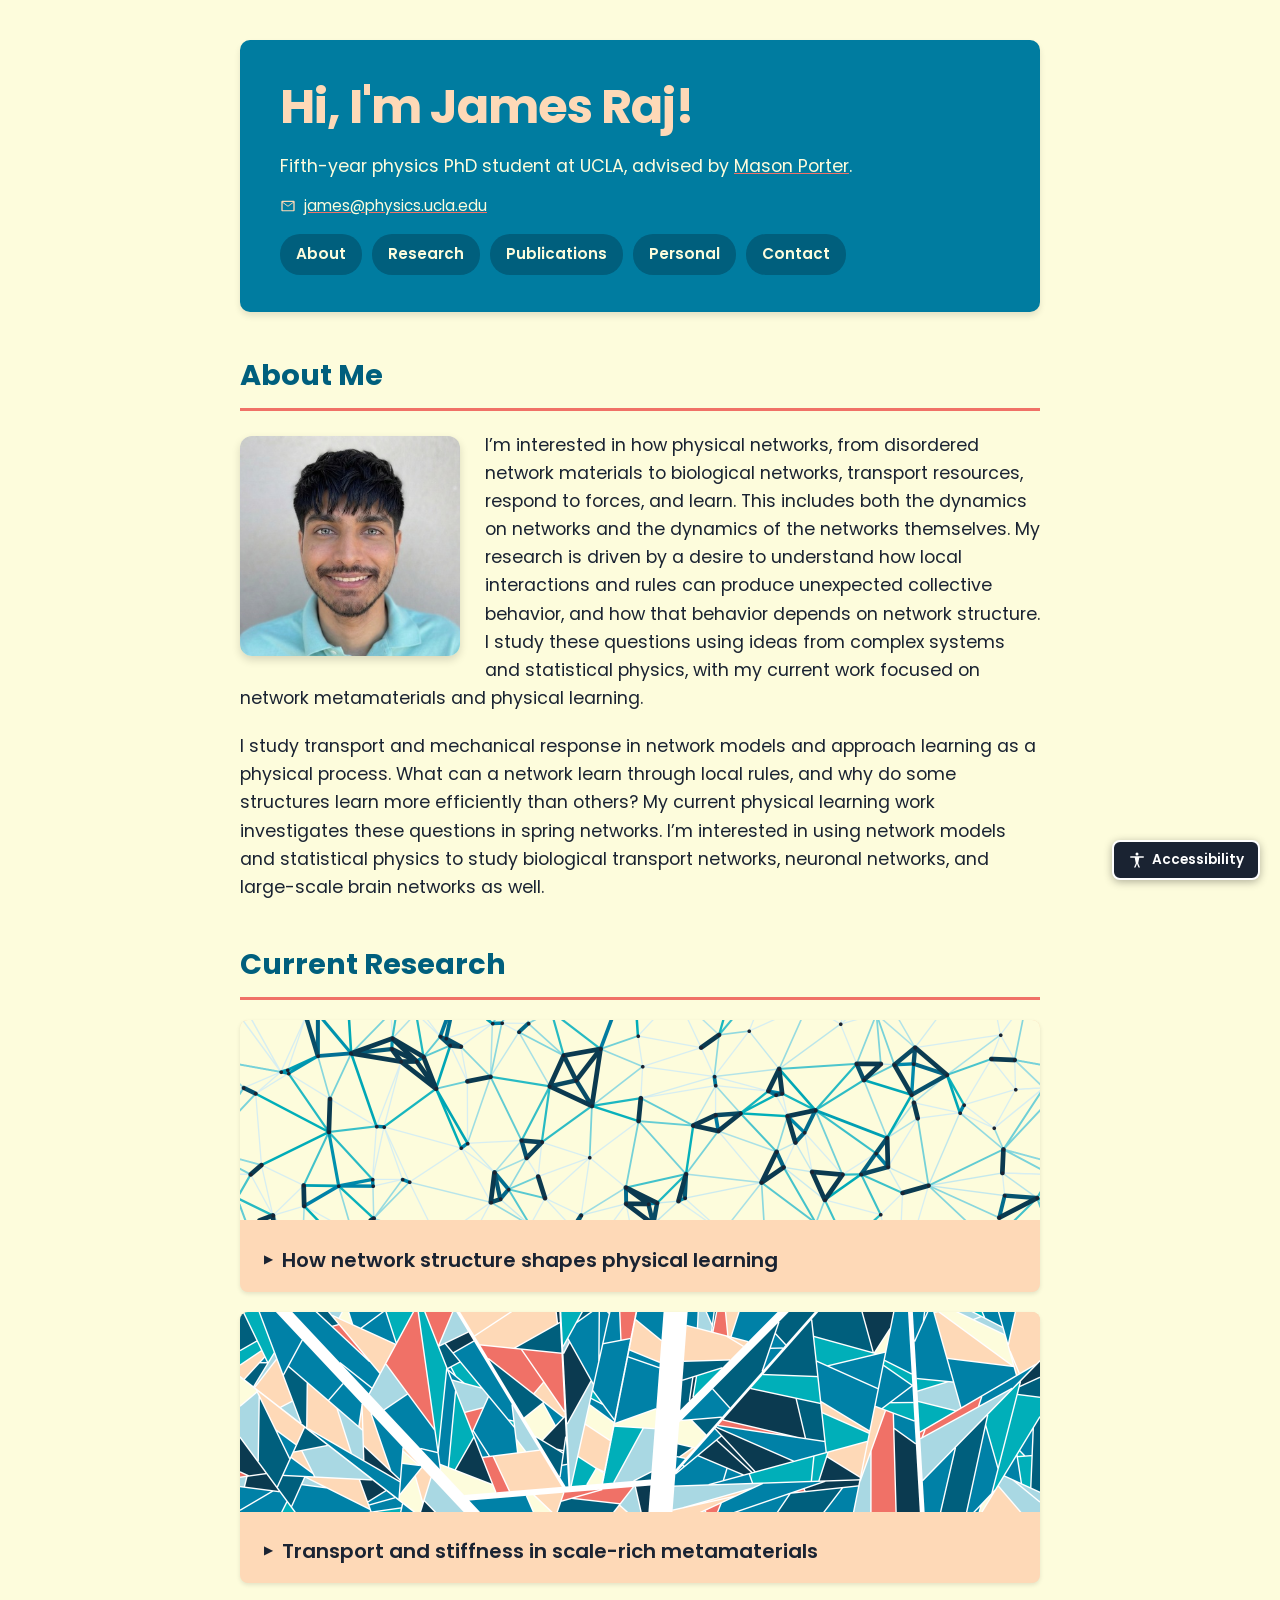
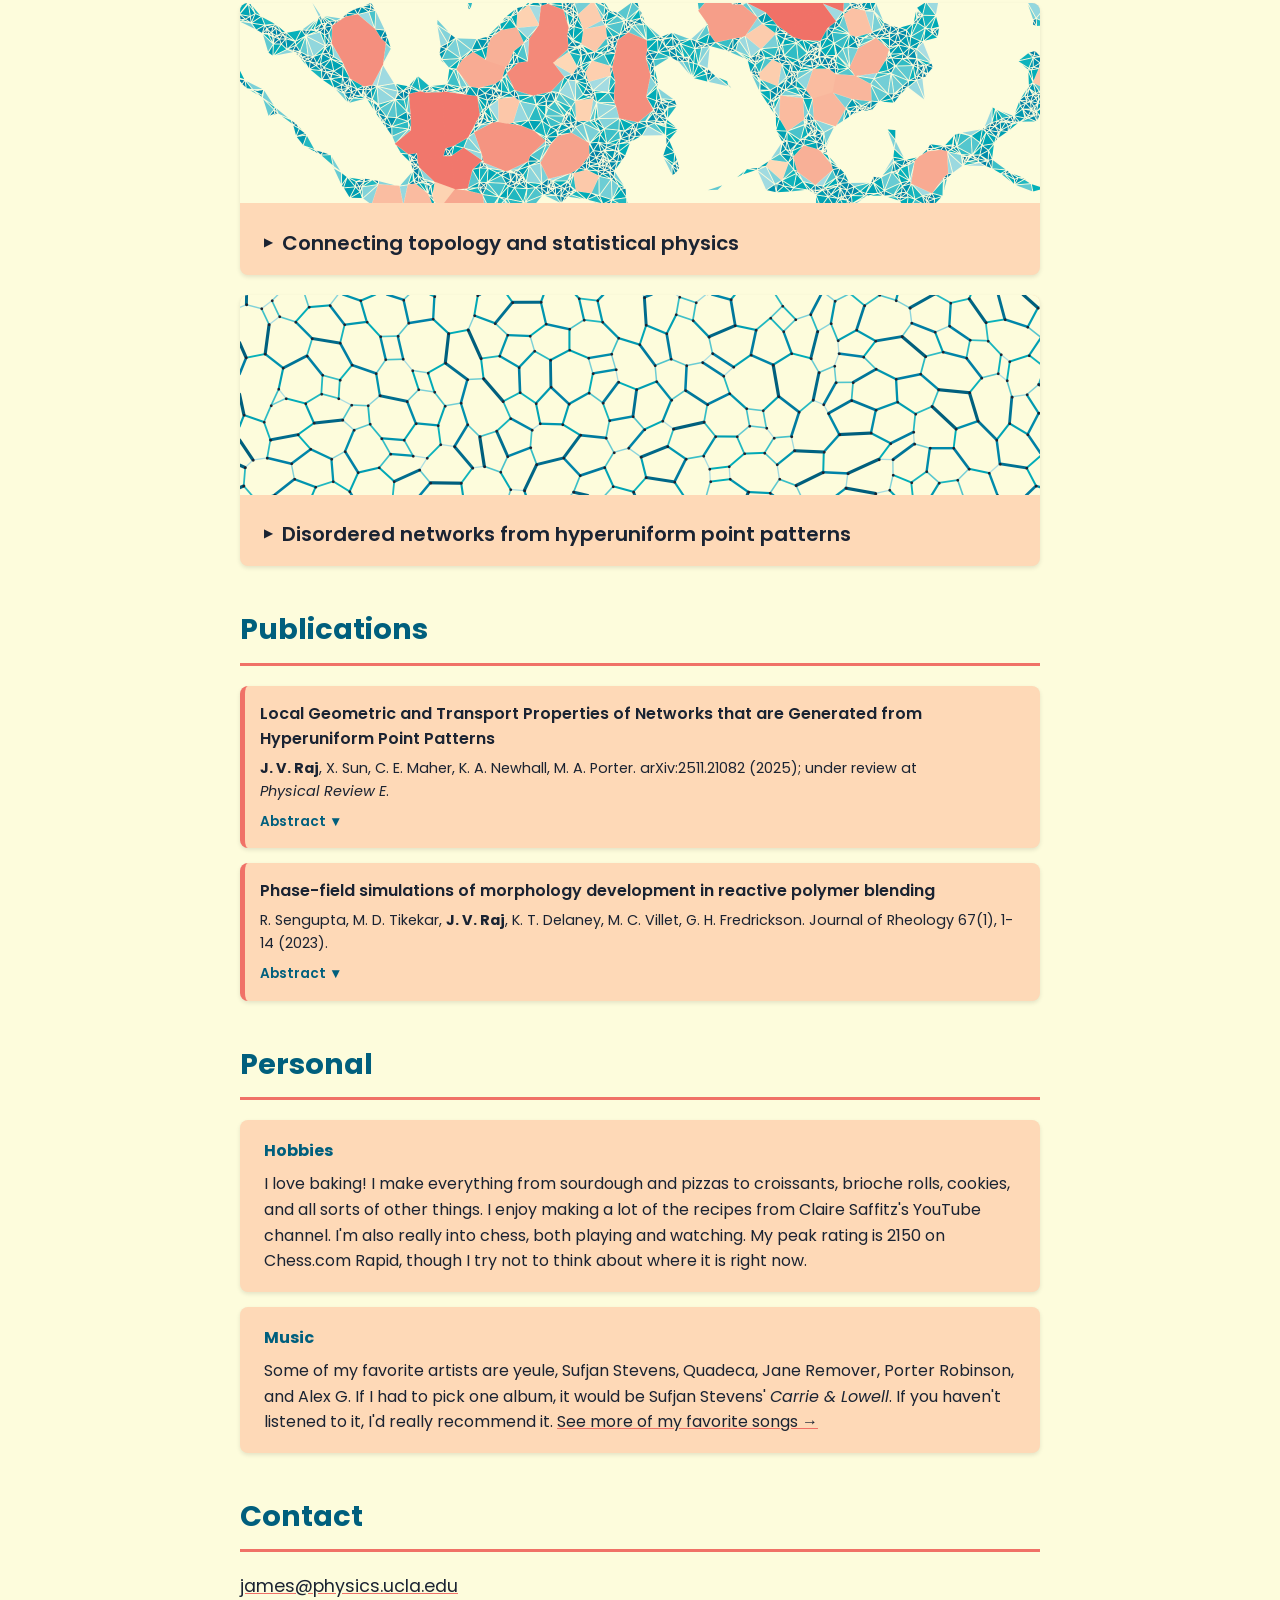
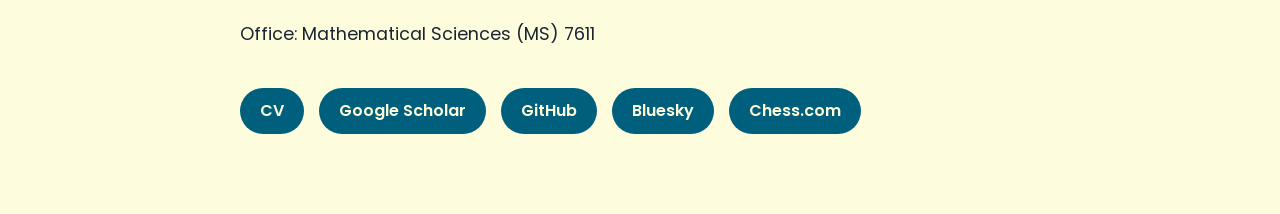
==== index.html @ db9e94df "Revise About Me around physical networks and collective behavior" ====
<!DOCTYPE html>
<html lang="en">
<head>
    <meta charset="UTF-8">
    <meta name="viewport" content="width=device-width, initial-scale=1.0">
    <title>James Raj - Physics PhD at UCLA</title>
    <meta name="description" content="James Raj is a physics PhD student at UCLA, advised by Mason Porter. He studies how the structure of a network shapes what it can learn by local rules, in physical learning, complex networks, and statistical physics.">
    <meta name="keywords" content="James Raj, UCLA, physics, PhD, physical learning, local learning rules, complex systems, network science, statistical physics, topological data analysis, Mason Porter">
    <meta name="author" content="James Raj">
    <link rel="canonical" href="https://jamesraj.me/">

    <!-- Favicon (cookie) -->
    <link rel="icon" type="image/svg+xml" href="favicon.svg">
    <link rel="icon" type="image/png" sizes="96x96" href="favicon-96.png">
    <link rel="apple-touch-icon" href="apple-touch-icon.png">

    <!-- Open Graph -->
    <meta property="og:title" content="James Raj - Physics PhD at UCLA">
    <meta property="og:description" content="Physics PhD student at UCLA advised by Mason Porter. I study how the structure of a network shapes what it can learn by local rules.">
    <meta property="og:url" content="https://jamesraj.me/">
    <meta property="og:type" content="website">
    <meta property="og:image" content="https://jamesraj.me/images/me.jpg">

    <!-- Twitter Card -->
    <meta name="twitter:card" content="summary">
    <meta name="twitter:title" content="James Raj - Physics PhD at UCLA">
    <meta name="twitter:description" content="Physics PhD student at UCLA advised by Mason Porter. Physical learning, complex networks, and statistical physics.">
    <meta name="twitter:image" content="https://jamesraj.me/images/me.jpg">

    <link href="https://fonts.googleapis.com/css2?family=Poppins:wght@400;600;700&display=swap" rel="stylesheet">
    <style>
        /* Life Planner palette. Variable names are roles: --deep-blue is the ink for text,
           --teal the dark cerulean for headings, --band the cerulean header. */
        :root {
            --deep-blue: #1a2332;
            --teal: #005f7d;
            --cream: #fdfcdc;
            --peach: #fed9b7;
            --coral: #f07167;
            --band: #007ca0;
            --coral-ink: #b8433a;
        }
        body.accessible {
            --deep-blue: #0f1722;
            --teal: #003f55;
            --cream: #ffffff;
            --peach: #fde6d2;
            --coral: #b8433a;
            --band: #004a63;
            --coral-ink: #9a3029;
        }
        body.accessible *,
        body.accessible *::before,
        body.accessible *::after {
            transition: none !important;
            animation: none !important;
        }
        body.accessible .post:hover,
        body.accessible .research-card:hover,
        body.accessible .social-links a:hover,
        body.accessible nav a:hover,
        body.accessible .accessibility-toggle:hover {
            transform: none !important;
            box-shadow: none !important;
        }
        body.accessible .post:hover {
            background-color: var(--peach);
            border-left-color: var(--coral);
        }
        body.accessible a:hover {
            text-decoration: underline;
        }
        body {
            font-family: 'Poppins', sans-serif;
            background-color: var(--cream);
            color: var(--deep-blue);
            line-height: 1.6;
            margin: 0;
            padding: 0;
        }
        .container {
            max-width: 800px;
            margin: 0 auto;
            padding: 40px 20px;
        }
        nav {
            display: flex;
            gap: 10px;
            flex-wrap: wrap;
            margin-bottom: 30px;
        }
        nav a {
            color: var(--cream);
            text-decoration: none;
            font-weight: 600;
            font-size: 0.95rem;
            padding: 6px 14px;
            border-radius: 20px;
            background-color: var(--teal);
            border: 2px solid transparent;
            transition: all 0.3s ease;
        }
        nav a:hover {
            background-color: var(--coral);
            color: var(--deep-blue);
        }
        header {
            background-color: var(--band);
            color: var(--cream);
            padding: 7px 40px;
            border-radius: 10px;
            margin-bottom: 40px;
            box-shadow: 0 4px 6px rgba(0, 0, 0, 0.1);
        }
        .header-contact {
            display: flex;
            align-items: center;
            gap: 8px;
            font-size: 0.95rem;
            margin: -6px 0 16px;
        }
        .header-contact svg {
            width: 16px;
            height: 16px;
            fill: var(--peach);
            flex-shrink: 0;
        }
        .header-contact a {
            color: var(--cream);
            text-decoration: underline;
            text-decoration-color: var(--coral);
        }
        .header-contact a:hover {
            color: var(--peach);
        }
        h1 {
            font-size: 3rem;
            line-height: 1.15;
            margin-bottom: 10px;
            letter-spacing: -1px;
            color: var(--peach);
        }
        section {
            margin-bottom: 40px;
        }
        h2 {
            color: var(--teal);
            font-size: 1.8rem;
            margin-top: 30px;
            margin-bottom: 20px;
            border-bottom: 3px solid var(--coral);
            padding-bottom: 10px;
        }
        p {
            margin-bottom: 20px;
            font-size: 1.1rem;
        }
        a {
            color: var(--deep-blue);
            text-decoration: none;
            transition: color 0.3s ease;
        }
        a:hover {
            color: var(--coral-ink);
        }
        .research-card-details a,
        .about-text a,
        section p a {
            text-decoration: underline;
            text-decoration-color: var(--coral);
        }
        .posts {
            margin-top: 20px;
        }
        .post {
            margin-bottom: 15px;
            padding: 15px;
            background-color: var(--peach);
            border-left: 5px solid var(--coral);
            border-radius: 8px;
            transition: all 0.3s ease;
            box-shadow: 0 2px 4px rgba(0, 0, 0, 0.1);
        }
        .post:hover {
            transform: translateX(5px);
            border-left-color: var(--teal);
        }
        .post-title {
            font-weight: 600;
            color: var(--deep-blue);
        }
        .post-date {
            color: var(--teal);
            font-size: 0.9rem;
        }
        .social-links {
            margin-top: 40px;
            display: flex;
            gap: 15px;
            flex-wrap: wrap;
        }
        .social-links a {
            padding: 10px 20px;
            background-color: var(--teal);
            color: var(--cream);
            border-radius: 25px;
            font-weight: 600;
            transition: all 0.3s ease;
        }
        .social-links a:hover {
            background-color: var(--coral);
            color: var(--deep-blue);
            transform: translateY(-3px);
            box-shadow: 0 4px 6px rgba(0, 0, 0, 0.1);
        }
        .spotify-embed {
            margin-top: 20px;
            display: flex;
            justify-content: center;
        }
        .headshot-wrapper {
            width: 220px;
            height: 220px;
            border-radius: 12px;
            float: left;
            margin: 5px 25px 15px 0;
            box-shadow: 0 4px 8px rgba(0, 0, 0, 0.15);
            overflow: hidden;
        }
        .headshot {
            width: 100%;
            height: auto;
            transform: scale(1.3);
            transform-origin: top center;
        }
        @media (max-width: 600px) {
            .headshot-wrapper {
                float: none;
                display: block;
                margin: 0 auto 20px auto;
            }
        }
        .solid {
            text-decoration-line: underline;
            text-decoration-style: solid;
            text-decoration-color: var(--coral);
        }

        /* Research cards with images */
        .research-card {
            margin-bottom: 20px;
            background-color: var(--peach);
            border-radius: 8px;
            overflow: hidden;
            box-shadow: 0 2px 4px rgba(0, 0, 0, 0.1);
            cursor: pointer;
            transition: all 0.3s ease;
        }
        .research-card:hover {
            box-shadow: 0 4px 12px rgba(0, 0, 0, 0.15);
        }
        .research-card-image {
            width: 100%;
            height: 200px;
            object-fit: cover;
        }
        .research-card-body {
            padding: 18px 24px;
        }
        .research-card-title {
            font-weight: 600;
            font-size: 1.25rem;
            line-height: 1.4;
            color: var(--deep-blue);
            display: flex;
            align-items: flex-start;
            gap: 10px;
        }
        .research-card-title::before {
            content: '\25B6';
            font-size: 0.7rem;
            line-height: 1;
            margin-top: 0.5rem;
            transition: transform 0.3s ease;
            flex-shrink: 0;
        }
        .research-card.expanded .research-card-title::before {
            transform: rotate(90deg);
        }
        .research-card-details {
            display: none;
            margin-top: 12px;
            font-size: 1rem;
            line-height: 1.6;
            color: var(--deep-blue);
        }
        .research-card.expanded .research-card-details {
            display: block;
        }
        .research-detail-figure {
            width: 100%;
            max-width: 800px;
            margin: 15px auto 8px;
            display: block;
            border-radius: 8px;
            border: 1px solid rgba(26, 35, 50, 0.2);
        }
        body.accessible .research-detail-figure {
            border: 2px solid var(--deep-blue);
        }
        video.research-detail-figure {
            height: auto;
            background-color: var(--cream);
            margin-bottom: 8px;
            cursor: pointer;
        }
        .video-toggle {
            display: inline-flex;
            align-items: center;
            gap: 6px;
            padding: 4px 12px;
            border: none;
            border-radius: 20px;
            background-color: var(--teal);
            color: var(--cream);
            font-family: inherit;
            font-size: 0.85rem;
            font-weight: 600;
            cursor: pointer;
        }
        .video-toggle:hover {
            background-color: var(--deep-blue);
        }
        .video-toggle:focus-visible {
            outline: 3px solid var(--coral);
            outline-offset: 2px;
        }
        .video-toggle-icon {
            font-size: 0.7rem;
        }
        .figure-link {
            display: block;
            cursor: zoom-in;
        }
        .figure-caption {
            font-size: 0.9rem;
            line-height: 1.5;
            color: var(--deep-blue);
            opacity: 0.85;
            text-align: left;
            margin: 6px 0 14px;
            max-width: 800px;
        }

        /* Personal section */
        .personal-grid {
            display: grid;
            grid-template-columns: 1fr;
            gap: 15px;
            margin-top: 20px;
        }
        .personal-item {
            padding: 18px 24px;
            background-color: var(--peach);
            border-radius: 8px;
            box-shadow: 0 2px 4px rgba(0, 0, 0, 0.1);
        }
        .personal-item h3 {
            margin: 0 0 8px 0;
            font-size: 1rem;
            color: var(--teal);
        }
        .personal-item p {
            margin: 0;
            font-size: 1rem;
            line-height: 1.6;
        }
        /* About figure */
        .about-figure {
            margin: 25px 0 10px 0;
            clear: both;
        }
        .about-figure-img {
            width: 100%;
            border-radius: 4px;
            border: 2px solid var(--deep-blue);
        }
        .about-figure figcaption {
            font-size: 0.85rem;
            color: var(--teal);
            margin-top: 8px;
            line-height: 1.4;
            font-style: italic;
        }

        /* Publication abstracts */
        .pub-authors {
            font-weight: 400;
            font-size: 0.9rem;
            color: var(--deep-blue);
            margin-top: 5px;
        }
        .pub-abstract-toggle {
            font-size: 0.85rem;
            font-weight: 600;
            color: var(--teal);
            cursor: pointer;
            margin-top: 8px;
            display: inline-block;
        }
        .pub-abstract-toggle:hover {
            color: var(--coral-ink);
        }
        .pub-abstract {
            display: none;
            margin-top: 10px;
            font-size: 0.9rem;
            line-height: 1.6;
            color: var(--deep-blue);
            padding: 12px;
            background-color: var(--cream);
            border-radius: 6px;
        }
        .publication.show-abstract .pub-abstract {
            display: block;
        }
        .publication.show-abstract .pub-abstract-toggle {
            color: var(--coral-ink);
        }

        .accessibility-toggle {
            position: fixed;
            bottom: 20px;
            right: 20px;
            background-color: #1a2332;
            color: #ffffff;
            border: 2px solid #ffffff;
            border-radius: 8px;
            padding: 8px 14px;
            font-size: 0.85rem;
            font-family: 'Poppins', sans-serif;
            font-weight: 600;
            cursor: pointer;
            box-shadow: 0 2px 8px rgba(0, 0, 0, 0.3);
            transition: all 0.3s ease;
            display: flex;
            align-items: center;
            gap: 6px;
            z-index: 100;
        }
        .accessibility-toggle:hover {
            transform: scale(1.05);
            background-color: #005f7d;
        }
        .accessibility-toggle svg {
            width: 18px;
            height: 18px;
            fill: currentColor;
        }
        @media (max-width: 600px) {
            .personal-grid {
                grid-template-columns: 1fr;
            }
            h1 {
                font-size: 2rem;
            }
            header {
                padding: 7px 20px;
            }
            nav {
                gap: 8px;
            }
            nav a {
                padding: 5px 12px;
                font-size: 0.9rem;
            }
            .research-card-image {
                height: 140px;
            }
            .research-card-body {
                padding: 16px 18px;
            }
            .accessibility-toggle {
                right: 12px;
                bottom: 12px;
                padding: 10px;
                border-radius: 50%;
            }
            .accessibility-toggle .toggle-label {
                display: none;
            }
        }
    </style>
</head>
<body>
    <div class="container">
        <header>
            <h1>Hi, I'm James&nbsp;Raj!</h1>
            <p>Fifth-year physics PhD student at UCLA, advised by <a href="https://www.math.ucla.edu/~mason/" style="color: var(--cream); text-decoration: underline; text-decoration-color: var(--coral);">Mason Porter</a>.</p>
            <p class="header-contact">
                <svg viewBox="0 0 24 24" xmlns="http://www.w3.org/2000/svg" aria-hidden="true"><path d="M2 5.5A1.5 1.5 0 0 1 3.5 4h17A1.5 1.5 0 0 1 22 5.5v13a1.5 1.5 0 0 1-1.5 1.5h-17A1.5 1.5 0 0 1 2 18.5v-13Zm2.2.5 7.8 5.6L19.8 6H4.2ZM20 7.3l-7.4 5.3a1 1 0 0 1-1.2 0L4 7.3v11h16v-11Z"/></svg>
                <a href="mailto:james@physics.ucla.edu">james@physics.ucla.edu</a>
            </p>
            <nav>
                <a href="#about">About</a>
                <a href="#research">Research</a>
                <a href="#publications">Publications</a>
                <a href="#personal">Personal</a>
                <a href="#contact">Contact</a>
            </nav>
        </header>

        <section id="about">
            <h2>About Me</h2>
            <div class="headshot-wrapper"><img src="images/me.jpg" alt="James Raj" class="headshot"></div>
            <p>I’m interested in how physical networks, from disordered network materials to biological networks, transport resources, respond to forces, and learn. This includes both the dynamics on networks and the dynamics of the networks themselves. My research is driven by a desire to understand how local interactions and rules can produce unexpected collective behavior, and how that behavior depends on network structure. I study these questions using ideas from complex systems and statistical physics, with my current work focused on network metamaterials and physical learning.</p>
            <p>I study transport and mechanical response in network models and approach learning as a physical process. What can a network learn through local rules, and why do some structures learn more efficiently than others? My current physical learning work investigates these questions in spring networks. I’m interested in using network models and statistical physics to study biological transport networks, neuronal networks, and large-scale brain networks as well.</p>
        </section>

        <section id="research">
            <h2>Current Research</h2>
            <div class="research-card">
                <img src="images/physical_learning_card.png" data-normal="images/physical_learning_card.png" data-accessible="images/physical_learning_card_accessible.png" alt="A trained spring network, with each edge coloured by its learned stiffness" class="research-card-image">
                <div class="research-card-body">
                    <div class="research-card-title">How network structure shapes physical learning</div>
                    <div class="research-card-details">
                        <p>Suppose we want a spring network to move very little when driven over a chosen range of frequencies. Its response depends on the stiffness and arrangement of springs throughout the network. Yet the motion at the two ends of a single spring also depends on that surrounding structure. Can we use these local measurements to guide changes in individual springs until the network has the response we want?</p>
                        <p>I study this question by training spring networks to open a spectral gap, an interval with no vibrational modes. The rule I developed adjusts each spring’s stiffness using the relative motion of its ends under two related patterns of applied forces. As those stiffnesses change, the network responds differently to the next drive. Repeated local adjustments can move its vibrational frequencies out of the chosen interval, leaving a gap in the spectrum.</p>
                        <video class="research-detail-figure" src="images/physical_learning_sweep.mp4" data-normal="images/physical_learning_sweep.mp4" data-accessible="images/physical_learning_sweep_accessible.mp4" poster="images/physical_learning_sweep_poster.png" data-poster-normal="images/physical_learning_sweep_poster.png" data-poster-accessible="images/physical_learning_sweep_poster_accessible.png" muted loop playsinline preload="none" aria-label="A spring network driven at increasing frequency, with small displacements inside its spectral gap"></video>
                        <button class="video-toggle" type="button" aria-label="Play animation"><span class="video-toggle-icon" aria-hidden="true">&#9654;</span> <span class="video-toggle-text">Play</span></button>
                        <p class="figure-caption">A trained spring network driven by a random force pattern as the driving frequency increases. Its displacement is small inside the spectral gap. Edges are coloured by their trained stiffness, darker for stiffer. Right: the trained eigenfrequencies (top) and the network’s response amplitude as a function of driving frequency (bottom).</p>
                        <p>The same rule does not work equally well on every network. Some networks develop a gap readily, while others retain modes in the chosen interval. I compare network structures and frequency windows to understand how the arrangement of connections shapes what a network can learn through local changes. This is joint work with Pola Pietrzkowski, Linnéa Gyllingberg, Menachem Stern, and Mason Porter.</p>
                        <a class="figure-link" href="images/physical_learning_detail.png" target="_blank" rel="noopener"><img src="images/physical_learning_detail.png" data-normal="images/physical_learning_detail.png" data-accessible="images/physical_learning_detail_accessible.png" alt="Schematics of Delaunay, Watts–Strogatz, Barabási–Albert, and Erdős–Rényi networks beside example eigenfrequency distributions before and after training" class="research-detail-figure"></a>
                        <p class="figure-caption">Eigenfrequency distributions before and after training, with the target window shaded. In the displayed runs, Delaunay and Watts–Strogatz networks have no eigenfrequencies left in the window; Barabási–Albert and Erdős–Rényi networks retain some. The adjacent network drawings are schematics of each family, with illustrative edge weights; they are not the simulated networks whose spectra are shown.</p>
                    </div>
                </div>
            </div>
            <div class="research-card">
                <img src="images/sr_cells.png" data-normal="images/sr_cells.png" data-accessible="images/sr_cells_accessible.png" alt="A scale-rich network: ligaments of decreasing thickness, each ending where it meets earlier ligaments, with the cells between them coloured" class="research-card-image">
                <div class="research-card-body">
                    <div class="research-card-title">Transport and stiffness in scale-rich metamaterials</div>
                    <div class="research-card-details">
                        <p>A material made from a network of beams can be easy to compress in one direction and much harder to compress in another. Each beam resists deformation, but the response of the material also depends on how the beams connect. I study this in <a href="https://arxiv.org/abs/2511.18108" target="_blank" rel="noopener">scale-rich metamaterials</a> (Both et al., 2025), where beams of very different lengths and thicknesses meet in an irregular network. I want to understand which features of this arrangement make some directions stiffer than others.</p>
                        <p>One way I approach this question is to ask how current would flow through the same structure. I represent each beam segment as a conducting edge and each junction as a node, then compare electrical transport through this network with the material’s response to compression. Across samples cut at different orientations, larger effective conductance tends to accompany larger compressive stiffness in finite-element simulations. This comparison helps identify the directions in which the material is stiffer, although it does not give the magnitude of the stiffness. I work on this with Charles Emmett Maher, Katherine Newhall, and Mason Porter.</p>
                        <a class="figure-link" href="images/sr_anisotropy.png" target="_blank" rel="noopener"><img src="images/sr_anisotropy.png" data-normal="images/sr_anisotropy.png" data-accessible="images/sr_anisotropy_accessible.png" alt="An illustrative scale-rich network, a separate realization’s directional effective resistance, and the mean resistance anisotropy ratio as beam-thickness heterogeneity increases" class="research-detail-figure"></a>
                        <p class="figure-caption">Directional effective resistance in scale-rich networks. Left: an illustrative network with α = 1. Middle: resistance between pairs of boundary nodes in six opposing directions on a circular sample, for a separate realization with α = 1. The largest and smallest sampled values differ by a factor of about 15. Right: the mean ratio of the largest to the smallest sampled resistance over 5,000 realizations at each α. Larger α produces greater differences in beam thickness and, in this ensemble, stronger directional variation in resistance.</p>
                    </div>
                </div>
            </div>
            <div class="research-card">
                <img src="images/tda_card.png" data-normal="images/tda_card.png" data-accessible="images/tda_card_accessible.png" alt="A simplicial complex on a filament-like point pattern, with triangles coloured by the scale at which they appear and enclosed voids coloured by area" class="research-card-image">
                <div class="research-card-body">
                    <div class="research-card-title">Connecting topology and statistical physics</div>
                    <div class="research-card-details">
                        <p>Imagine joining nearby points in a pattern, then gradually allowing longer connections. Small clusters form and merge into larger ones. A single new connection might join just two points, or bring together two large clusters. Both events reduce the number of clusters by one, but the second connects many more pairs of points. How can we keep track of these differences as the clusters grow?</p>
                        <p>Persistent homology, a tool from topological data analysis, records the distances at which clusters merge. Its standard summary leaves out the cluster sizes. I developed a weighted persistence method that also counts how many pairs of points become connected for the first time at each merger. From this record, I can reconstruct the mean size of the cluster containing a point chosen uniformly at random, at every connection distance. The weighted record also distinguishes point patterns with closely matched pair correlation functions and structure factors. I am writing this work up with Charles Emmett Maher, Katherine Newhall, and Mason Porter.</p>
                        <video class="research-detail-figure" src="images/tda_filtration.mp4" data-normal="images/tda_filtration.mp4" data-accessible="images/tda_filtration_accessible.mp4" poster="images/tda_filtration_poster.png" data-poster-normal="images/tda_filtration_poster.png" data-poster-accessible="images/tda_filtration_poster_accessible.png" muted loop playsinline preload="none" aria-label="A filamentary point pattern and its simplicial complex as the scale grows, beside its weighted merge history and mean cluster size"></video>
                        <button class="video-toggle" type="button" aria-label="Play animation"><span class="video-toggle-icon" aria-hidden="true">&#9654;</span> <span class="video-toggle-text">Play</span></button>
                        <p class="figure-caption">A point pattern and its growing simplicial complex. Delaunay edges enter when their endpoints are within 2ε, and triangles enter when all three edges are present. Triangles are shaded by their entry scale, darker for earlier, and enclosed voids are coloured by area. Right: each cluster merger weighted by the product of the two cluster sizes (top), and the mean cluster size seen by a randomly chosen point (bottom). The curve reconstructed from the weighted mergers agrees with direct counts of cluster sizes (dots).</p>
                    </div>
                </div>
            </div>
            <div class="research-card">
                <img src="images/huppi_card.png" data-normal="images/huppi_card.png" data-accessible="images/huppi_card_accessible.png" alt="A Delaunay-centroidal network generated from a hyperuniform point pattern, with edges coloured by length" class="research-card-image">
                <div class="research-card-body">
                    <div class="research-card-title">Disordered networks from hyperuniform point patterns</div>
                    <div class="research-card-details">
                        <p>A pattern of points can look irregular up close and still be evenly spread out over larger regions. Imagine moving a large window across the pattern and counting how many points fall inside it. In a disordered hyperuniform pattern, this count varies less from place to place than it would for points scattered independently at random, as in a Poisson pattern. This form of spatial order has been found in the <a href="https://journals.aps.org/prl/abstract/10.1103/PhysRevLett.133.028401">centers of loops in leaf vein networks</a> and in <a href="https://doi.org/10.1103/PhysRevX.13.011038">simulated galaxy distributions</a>.</p>
                        <p>How does this spatial order affect transport once we use the points to construct a network? The answer also depends on how we construct the connections. In <a href="https://arxiv.org/abs/2511.21082">my work with collaborators</a>, I compare four network constructions using total effective resistance, which combines effective resistances between all pairs of nodes. For three of the four constructions, networks generated from hyperuniform patterns have a lower mean normalized total effective resistance than their Poisson counterparts. To understand why some connections matter much more than others, I also examine how the geometry around an edge relates to the increase in total effective resistance when that edge is removed.</p>
                        <p>These networks also provide designs for physical materials. Through an NSF-funded collaboration (DMREF), I chose the point patterns and construction methods for networks that Christopher Rock’s group at NC State 3D-prints and Karen Daniels’s group measures. As one of the theorists in this collaboration, I study how the materials’ stiffness per unit mass changes as disorder increases.</p>
                        <a class="figure-link" href="images/huppi_comparison.png" target="_blank" rel="noopener"><img src="images/huppi_comparison.png" data-normal="images/huppi_comparison.png" data-accessible="images/huppi_comparison_accessible.png" alt="Poisson and hyperuniform point patterns, their Delaunay networks, and their structure factors" class="research-detail-figure"></a>
                        <p class="figure-caption">Poisson (top) and hyperuniform (bottom) point patterns, their Delaunay networks, and their structure factors S(k). Hyperuniform patterns suppress long-wavelength density fluctuations, so S(k) → 0 as k → 0.</p>
                    </div>
                </div>
            </div>
        </section>

        <section id="publications">
            <h2>Publications</h2>
            <div class="posts">
                <div class="post publication">
                    <div>
                        <span class="post-title">
                            <a href="https://arxiv.org/abs/2511.21082" onclick="event.stopPropagation();">Local Geometric and Transport Properties of Networks that are Generated from Hyperuniform Point Patterns</a>
                        </span>
                        <div class="pub-authors"><strong>J. V. Raj</strong>, X. Sun, C. E. Maher, K. A. Newhall, M. A. Porter. arXiv:2511.21082 (2025); under review at <i>Physical&nbsp;Review&nbsp;E</i>.</div>
                        <div class="pub-abstract-toggle">Abstract &#9660;</div>
                        <div class="pub-abstract">Hyperuniformity, which is a type of order that is characterized by the suppression of long-range density fluctuations in comparison to the fluctuations in standard disordered systems, has emerged as a powerful concept in many natural and engineered phenomena. In this paper, we harness hyperuniform point patterns to generate disordered, spatially-embedded networks that are distinct from both perfectly ordered lattices and uniformly random spatial networks. We refer to this class of disordered networks as hyperuniform-point-pattern-induced (HuPPI) networks, and we compare them to counterpart Poisson-point-pattern-induced (PoPPI) networks and networks that we generate from random-sequential-adsorption (RSA) packings (which have local order but are not hyperuniform). We examine HuPPI, PoPPI, and RSA networks that we generate using Gabriel, Delaunay, Delaunay-centroidal, and Voronoi network-generation methods. We show that HuPPI networks have smaller mean normalized total effective resistances (TERs) than PoPPI networks in Gabriel, Delaunay-centroidal, and Voronoi networks and have shorter mean random-walk mixing times than PoPPI networks in Gabriel, Delaunay, and Delaunay-centroidal networks. For all four network-generation methods and for both HuPPI and PoPPI networks, we find that the Ollivier&ndash;Ricci curvature (ORC) of an edge is negatively correlated with its TER edge contribution (i.e., the increase in TER that results from removing that edge). Additionally, PoPPI networks have wider distributions of TER edge contributions than their counterpart HuPPI networks. The edges in PoPPI networks with the largest TER edge contributions have negative ORCs and act as critical bridges; removing them severely disrupts global transport. The scarcity of such bridging edges in HuPPI networks helps explain why they have smaller mean normalized TERs than their PoPPI counterparts in Gabriel, Delaunay-centroidal, and Voronoi networks, including the counterintuitive observation that Delaunay-centroidal and Voronoi HuPPI networks have smaller mean normalized TERs despite having more-negative mean ORCs. Our comparison of HuPPI networks and PoPPI networks with RSA networks reveals some similarities between HuPPI and RSA networks in mean normalized TER and mean ORC, and it demonstrates that local order impacts the observed differences between HuPPI and PoPPI networks. For all four network-generation methods, both HuPPI and PoPPI networks are less robust (i.e., the size of their largest connected component decays more rapidly) when we remove edges in the order of their ORC values, starting with the most-negative ORCs, than when we remove edges uniformly at random. In Gabriel networks, the HuPPI networks are more robust than their PoPPI counterparts for both edge-removal strategies. Collectively, our results (1) illustrate how the local network geometry that ORC measures is related to transport and network connectivity and (2) demonstrate that the network-generation method provides an additional design lever for spatial networks beyond the choice of their underlying point pattern.</div>
                    </div>
                </div>
                <div class="post publication">
                    <div>
                        <span class="post-title">
                            <a href="https://doi.org/10.1122/8.0000523" onclick="event.stopPropagation();">Phase-field simulations of morphology development in reactive polymer blending</a>
                        </span>
                        <div class="pub-authors">R. Sengupta, M. D. Tikekar, <strong>J. V. Raj</strong>, K. T. Delaney, M. C. Villet, G. H. Fredrickson. Journal of Rheology 67(1), 1-14 (2023).</div>
                        <div class="pub-abstract-toggle">Abstract &#9660;</div>
                        <div class="pub-abstract">Reactive blending is an efficient method for synthesizing polymer blends. Industrially, this process is carried out in extruders where reacting polymers and generated copolymers are subjected to high shear stresses. The dynamics and resulting morphology are dictated by coupling of hydrodynamic forces in the extruder, thermodynamic interactions between species, and reaction kinetics on a complex interfacial manifold. We use phase-field simulations to quantify the evolution of reactive blending under external shear flow for model systems of two homopolymers of equal length that react via end-coupling to produce a diblock copolymer. We compare morphology development in cylindrical thread and droplet geometries. Our results indicate that shear suppresses Rayleigh capillary instability in threads while accelerating reaction rates in drops by expanding the interfacial contact area.</div>
                    </div>
                </div>
            </div>
        </section>
        <section id="personal">
            <h2>Personal</h2>
            <div class="personal-grid">
                <div class="personal-item">
                    <h3>Hobbies</h3>
                    <p>I love baking! I make everything from sourdough and pizzas to croissants, brioche rolls, cookies, and all sorts of other things. I enjoy making a lot of the recipes from Claire Saffitz's YouTube channel. I'm also really into chess, both playing and watching. My peak rating is 2150 on Chess.com Rapid, though I try not to think about where it is right now.</p>
                </div>
                <div class="personal-item">
                    <h3>Music</h3>
                    <p>Some of my favorite artists are yeule, Sufjan Stevens, Quadeca, Jane Remover, Porter Robinson, and Alex G. If I had to pick one album, it would be Sufjan Stevens' <i>Carrie & Lowell</i>. If you haven't listened to it, I'd really recommend it. <a href="music.html">See more of my favorite songs →</a></p>
                </div>
            </div>
        </section>


        <section id="contact">
            <h2>Contact</h2>
            <p><a href="mailto:james@physics.ucla.edu">james@physics.ucla.edu</a></p>
            <p>Office: Mathematical Sciences (MS) 7611</p>
            <div class="social-links">
                <a href="cv.pdf">CV</a>
                <a href="https://scholar.google.com/citations?hl=en&user=wvoc6yIAAAAJ">Google Scholar</a>
                <a href="https://github.com/JamesVonRaj">GitHub</a>
                <a href="https://bsky.app/profile/jamesraj.bsky.social">Bluesky</a>
                <a href="https://www.chess.com/member/jamesvonraj">Chess.com</a>
            </div>
        </section>
    </div>
    <button class="accessibility-toggle" aria-label="Toggle accessible view" title="Toggle accessible view">
        <svg viewBox="0 0 24 24" xmlns="http://www.w3.org/2000/svg" aria-hidden="true"><path d="M12 2a2 2 0 1 1 0 4 2 2 0 0 1 0-4zm9 7h-6l-1.41 7.41L16 22h-2l-2-5-2 5H8l2.41-5.59L9 9H3V7h18v2z"/></svg>
        <span class="toggle-label">Accessibility</span>
    </button>
    <script>
        // Videos play when their card opens, unless motion is reduced or accessible mode is on
        var reduceMotion = window.matchMedia('(prefers-reduced-motion: reduce)');
        function motionAllowed() {
            return !reduceMotion.matches && !document.body.classList.contains('accessible');
        }
        function updateVideos(card) {
            card.querySelectorAll('video').forEach(function(v) {
                if (card.classList.contains('expanded') && motionAllowed()) {
                    var p = v.play();
                    if (p && p.catch) p.catch(function() {});
                } else {
                    v.pause();
                }
            });
        }
        document.querySelectorAll('.research-card').forEach(function(el) {
            el.addEventListener('click', function() {
                el.classList.toggle('expanded');
                updateVideos(el);
            });
        });
        document.querySelectorAll('.research-card a').forEach(function(a) {
            a.addEventListener('click', function(e) {
                e.stopPropagation();
            });
        });
        // Play/Pause buttons (and clicks on the video itself) without collapsing the card
        document.querySelectorAll('.research-card video').forEach(function(v) {
            var btn = v.nextElementSibling;
            function sync() {
                var playing = !v.paused;
                btn.querySelector('.video-toggle-icon').innerHTML = playing ? '&#10074;&#10074;' : '&#9654;';
                btn.querySelector('.video-toggle-text').textContent = playing ? 'Pause' : 'Play';
                btn.setAttribute('aria-label', playing ? 'Pause animation' : 'Play animation');
            }
            function toggle(e) {
                e.stopPropagation();
                if (v.paused) {
                    var p = v.play();
                    if (p && p.catch) p.catch(function() {});
                } else {
                    v.pause();
                }
            }
            v.syncToggle = sync;
            v.addEventListener('play', sync);
            v.addEventListener('pause', sync);
            v.addEventListener('click', toggle);
            btn.addEventListener('click', toggle);
        });

        document.querySelectorAll('.pub-abstract-toggle').forEach(function(el) {
            el.addEventListener('click', function(e) {
                e.stopPropagation();
                var pub = el.closest('.publication');
                var isShowing = pub.classList.toggle('show-abstract');
                el.innerHTML = isShowing ? 'Abstract &#9650;' : 'Abstract &#9660;';
            });
        });

        var toggle = document.querySelector('.accessibility-toggle');
        function swapImages(isAccessible) {
            document.querySelectorAll('[data-normal][data-accessible]').forEach(function(img) {
                img.src = isAccessible ? img.dataset.accessible : img.dataset.normal;
                if (img.tagName === 'VIDEO' && img.dataset.posterNormal) {
                    img.poster = isAccessible ? img.dataset.posterAccessible : img.dataset.posterNormal;
                }
                var link = img.closest('.figure-link');
                if (link) link.href = img.getAttribute('src');
            });
            document.querySelectorAll('.research-card').forEach(updateVideos);
            document.querySelectorAll('.research-card video').forEach(function(v) {
                if (v.syncToggle) v.syncToggle();
            });
        }
        if (localStorage.getItem('accessible') === 'true') {
            document.body.classList.add('accessible');
            swapImages(true);
        }
        toggle.addEventListener('click', function() {
            var isAccessible = document.body.classList.toggle('accessible');
            localStorage.setItem('accessible', isAccessible);
            swapImages(isAccessible);
        });
    </script>
</body>
</html>
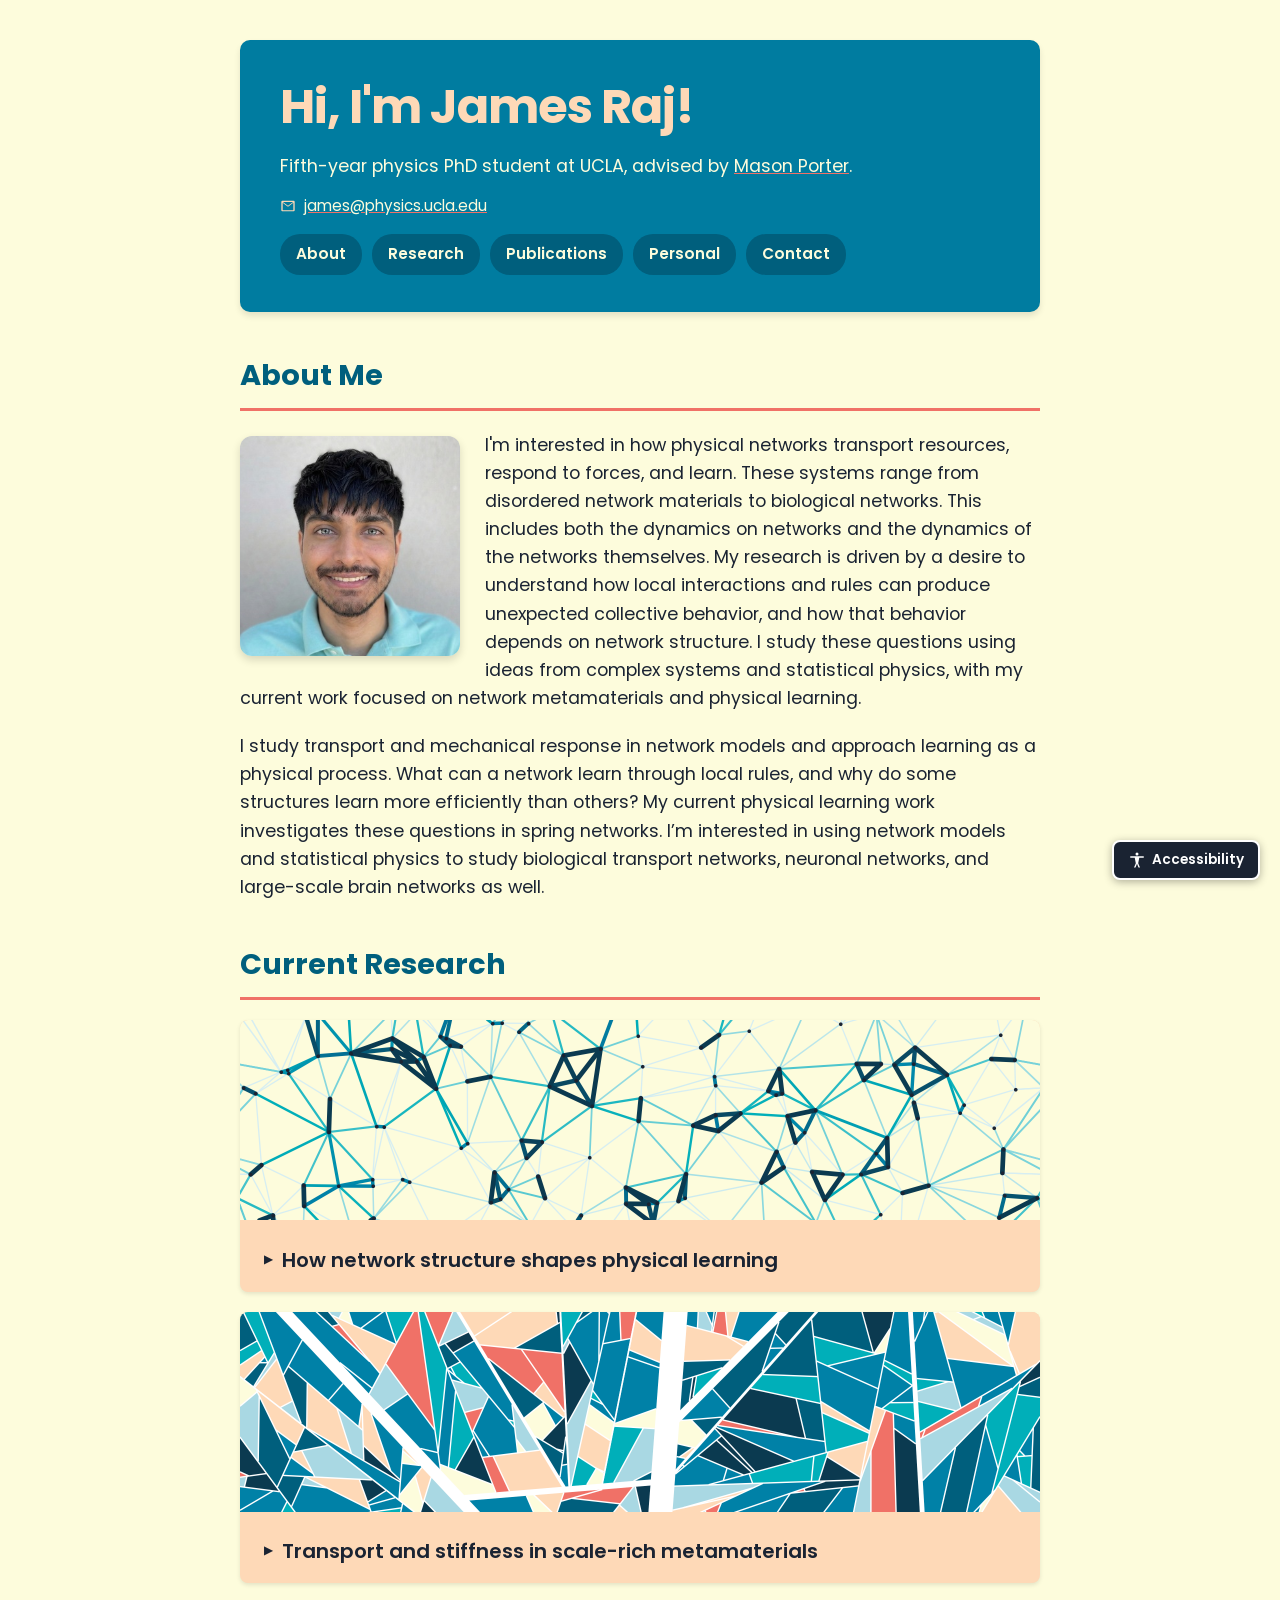
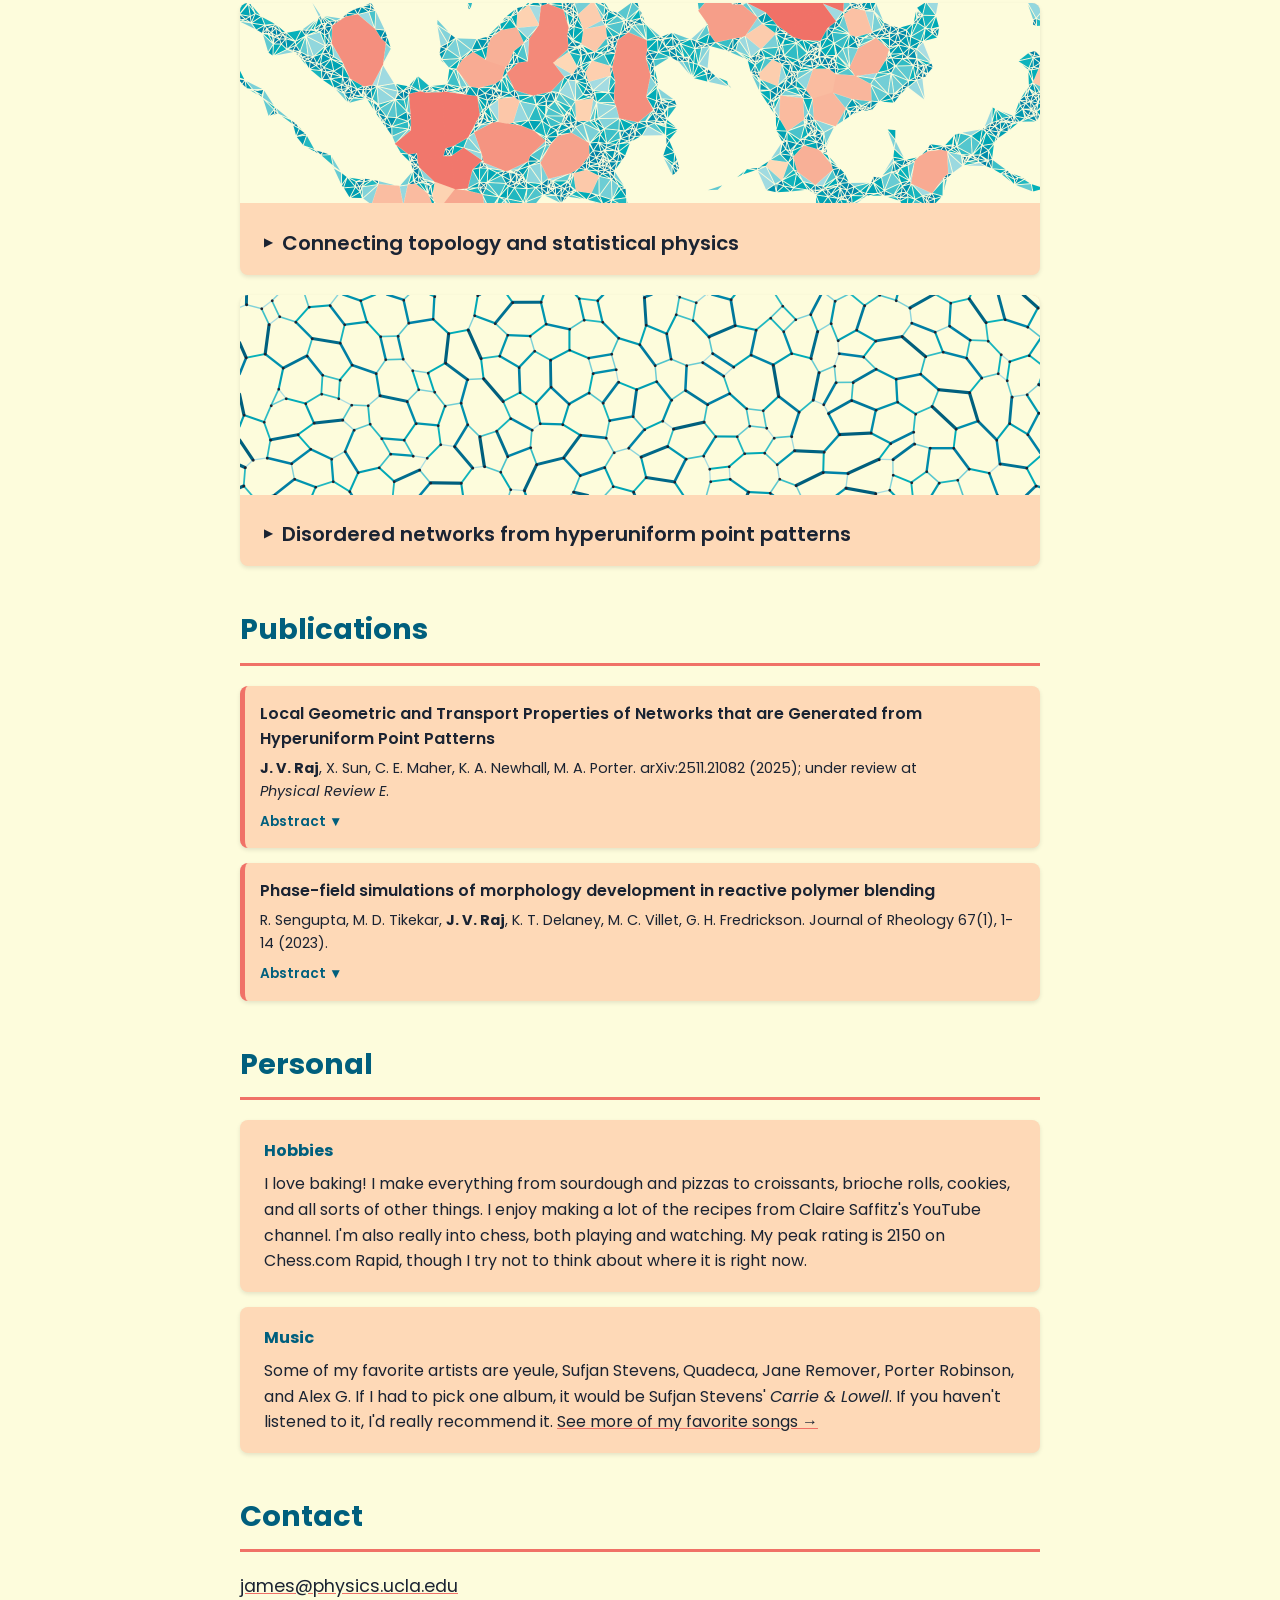
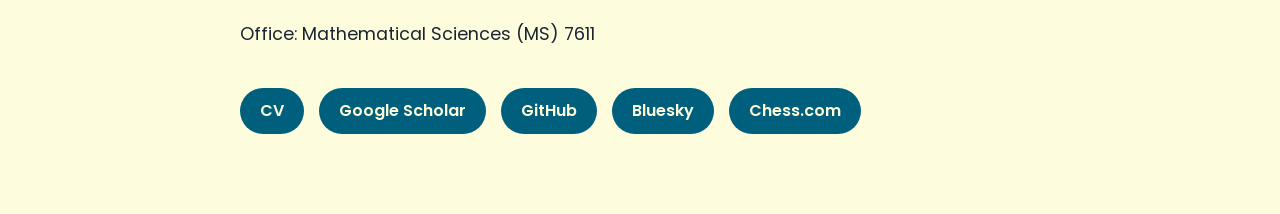
==== commit 4705996d: "Split About Me opening into two sentences" ====
--- a/index.html
+++ b/index.html
@@ -513,7 +513,7 @@
         <section id="about">
             <h2>About Me</h2>
             <div class="headshot-wrapper"><img src="images/me.jpg" alt="James Raj" class="headshot"></div>
-            <p>I’m interested in how physical networks, from disordered network materials to biological networks, transport resources, respond to forces, and learn. This includes both the dynamics on networks and the dynamics of the networks themselves. My research is driven by a desire to understand how local interactions and rules can produce unexpected collective behavior, and how that behavior depends on network structure. I study these questions using ideas from complex systems and statistical physics, with my current work focused on network metamaterials and physical learning.</p>
+            <p>I'm interested in how physical networks transport resources, respond to forces, and learn. These systems range from disordered network materials to biological networks. This includes both the dynamics on networks and the dynamics of the networks themselves. My research is driven by a desire to understand how local interactions and rules can produce unexpected collective behavior, and how that behavior depends on network structure. I study these questions using ideas from complex systems and statistical physics, with my current work focused on network metamaterials and physical learning.</p>
             <p>I study transport and mechanical response in network models and approach learning as a physical process. What can a network learn through local rules, and why do some structures learn more efficiently than others? My current physical learning work investigates these questions in spring networks. I’m interested in using network models and statistical physics to study biological transport networks, neuronal networks, and large-scale brain networks as well.</p>
         </section>
 
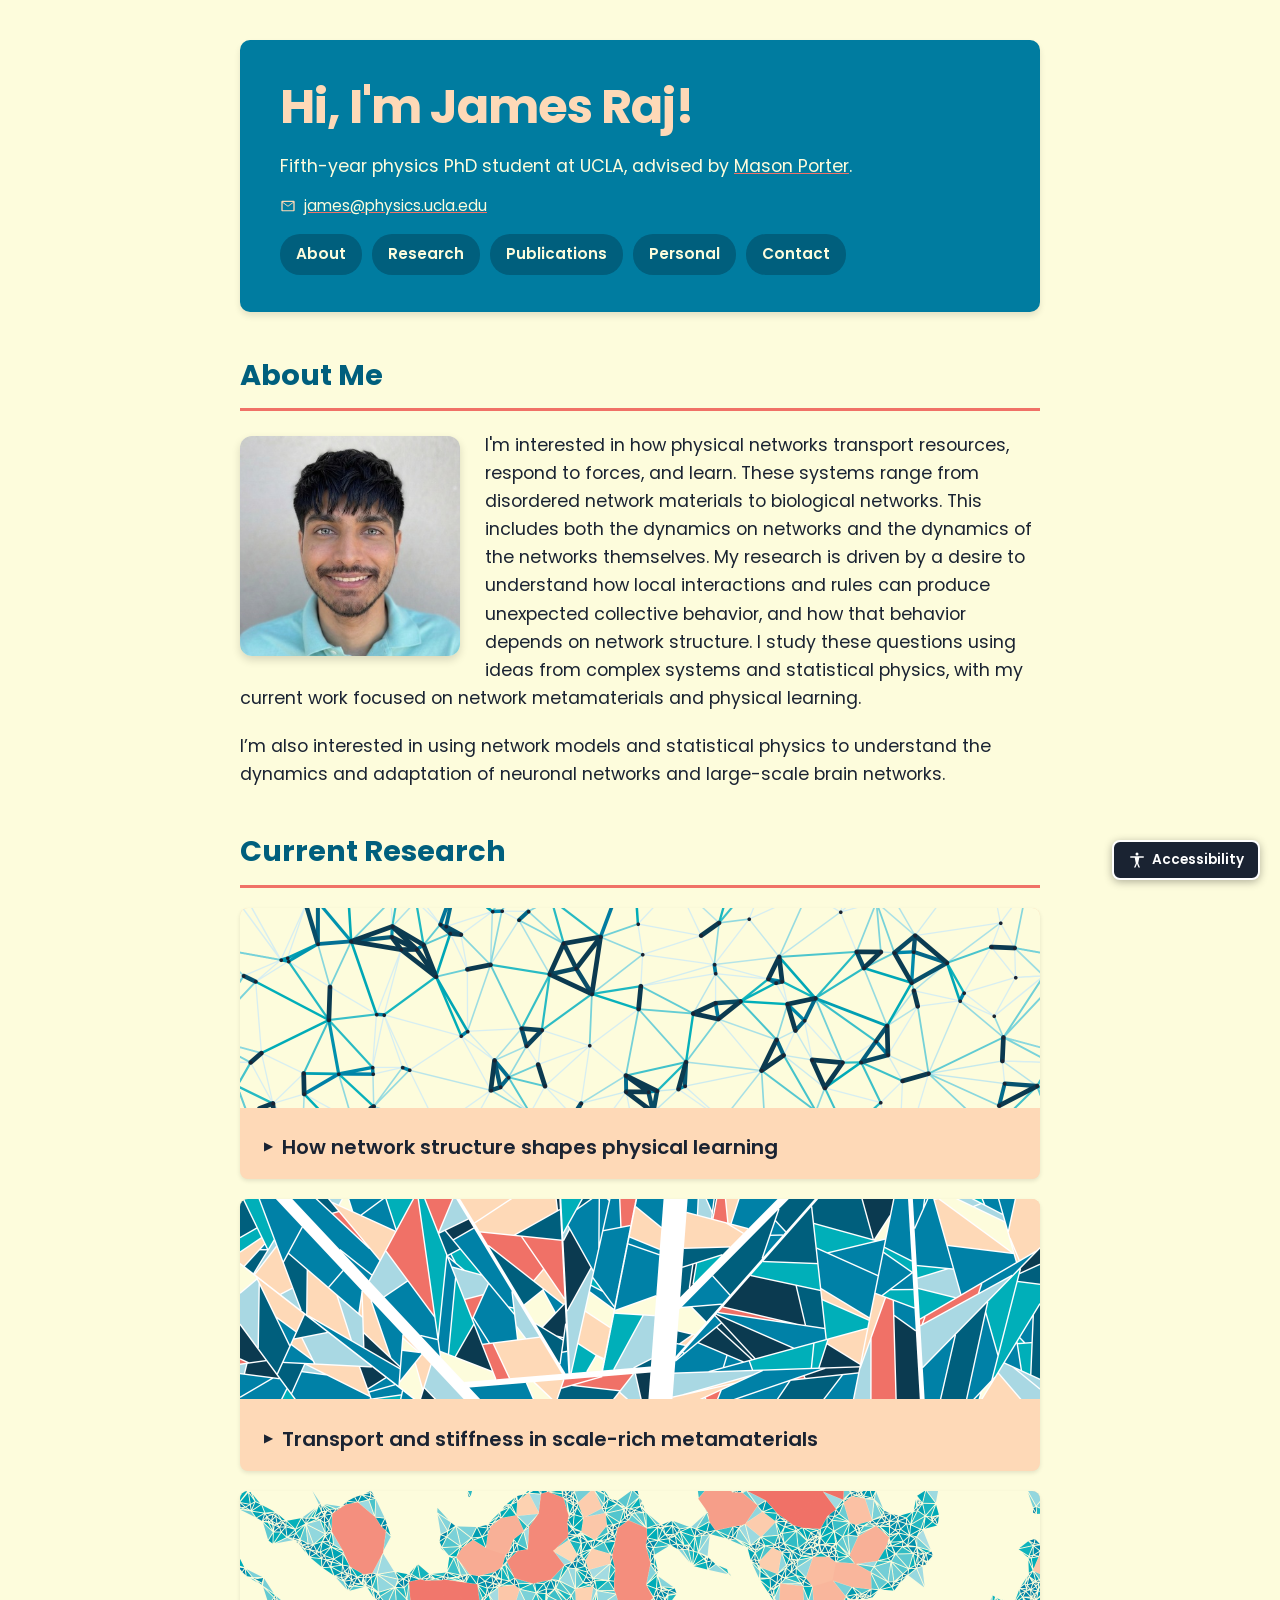
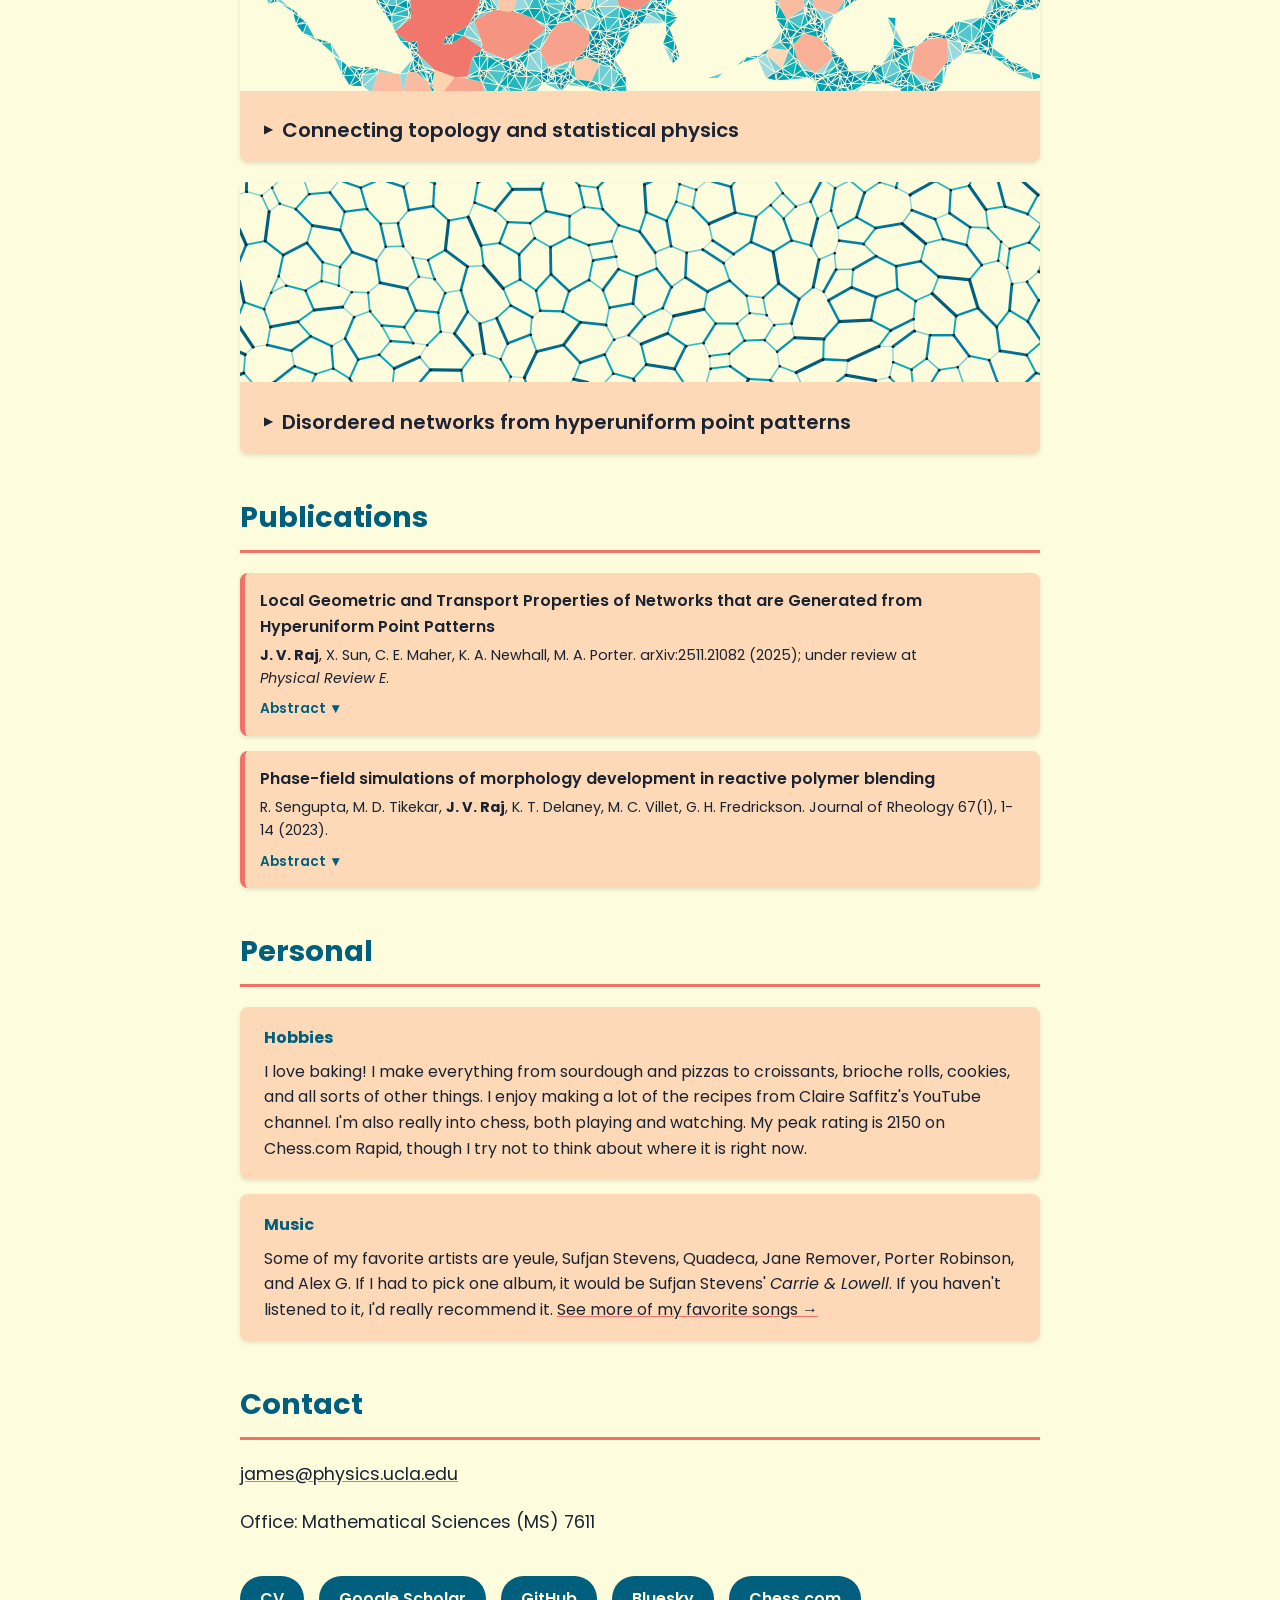
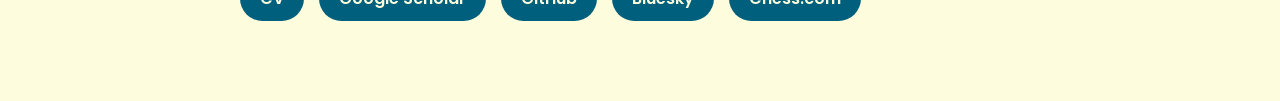
==== commit 52bcb6bd: "Condense About Me paragraph on neuronal and brain networks" ====
--- a/index.html
+++ b/index.html
@@ -514,7 +514,7 @@
             <h2>About Me</h2>
             <div class="headshot-wrapper"><img src="images/me.jpg" alt="James Raj" class="headshot"></div>
             <p>I'm interested in how physical networks transport resources, respond to forces, and learn. These systems range from disordered network materials to biological networks. This includes both the dynamics on networks and the dynamics of the networks themselves. My research is driven by a desire to understand how local interactions and rules can produce unexpected collective behavior, and how that behavior depends on network structure. I study these questions using ideas from complex systems and statistical physics, with my current work focused on network metamaterials and physical learning.</p>
-            <p>I study transport and mechanical response in network models and approach learning as a physical process. What can a network learn through local rules, and why do some structures learn more efficiently than others? My current physical learning work investigates these questions in spring networks. I’m interested in using network models and statistical physics to study biological transport networks, neuronal networks, and large-scale brain networks as well.</p>
+            <p>I’m also interested in using network models and statistical physics to understand the dynamics and adaptation of neuronal networks and large-scale brain networks.</p>
         </section>
 
         <section id="research">
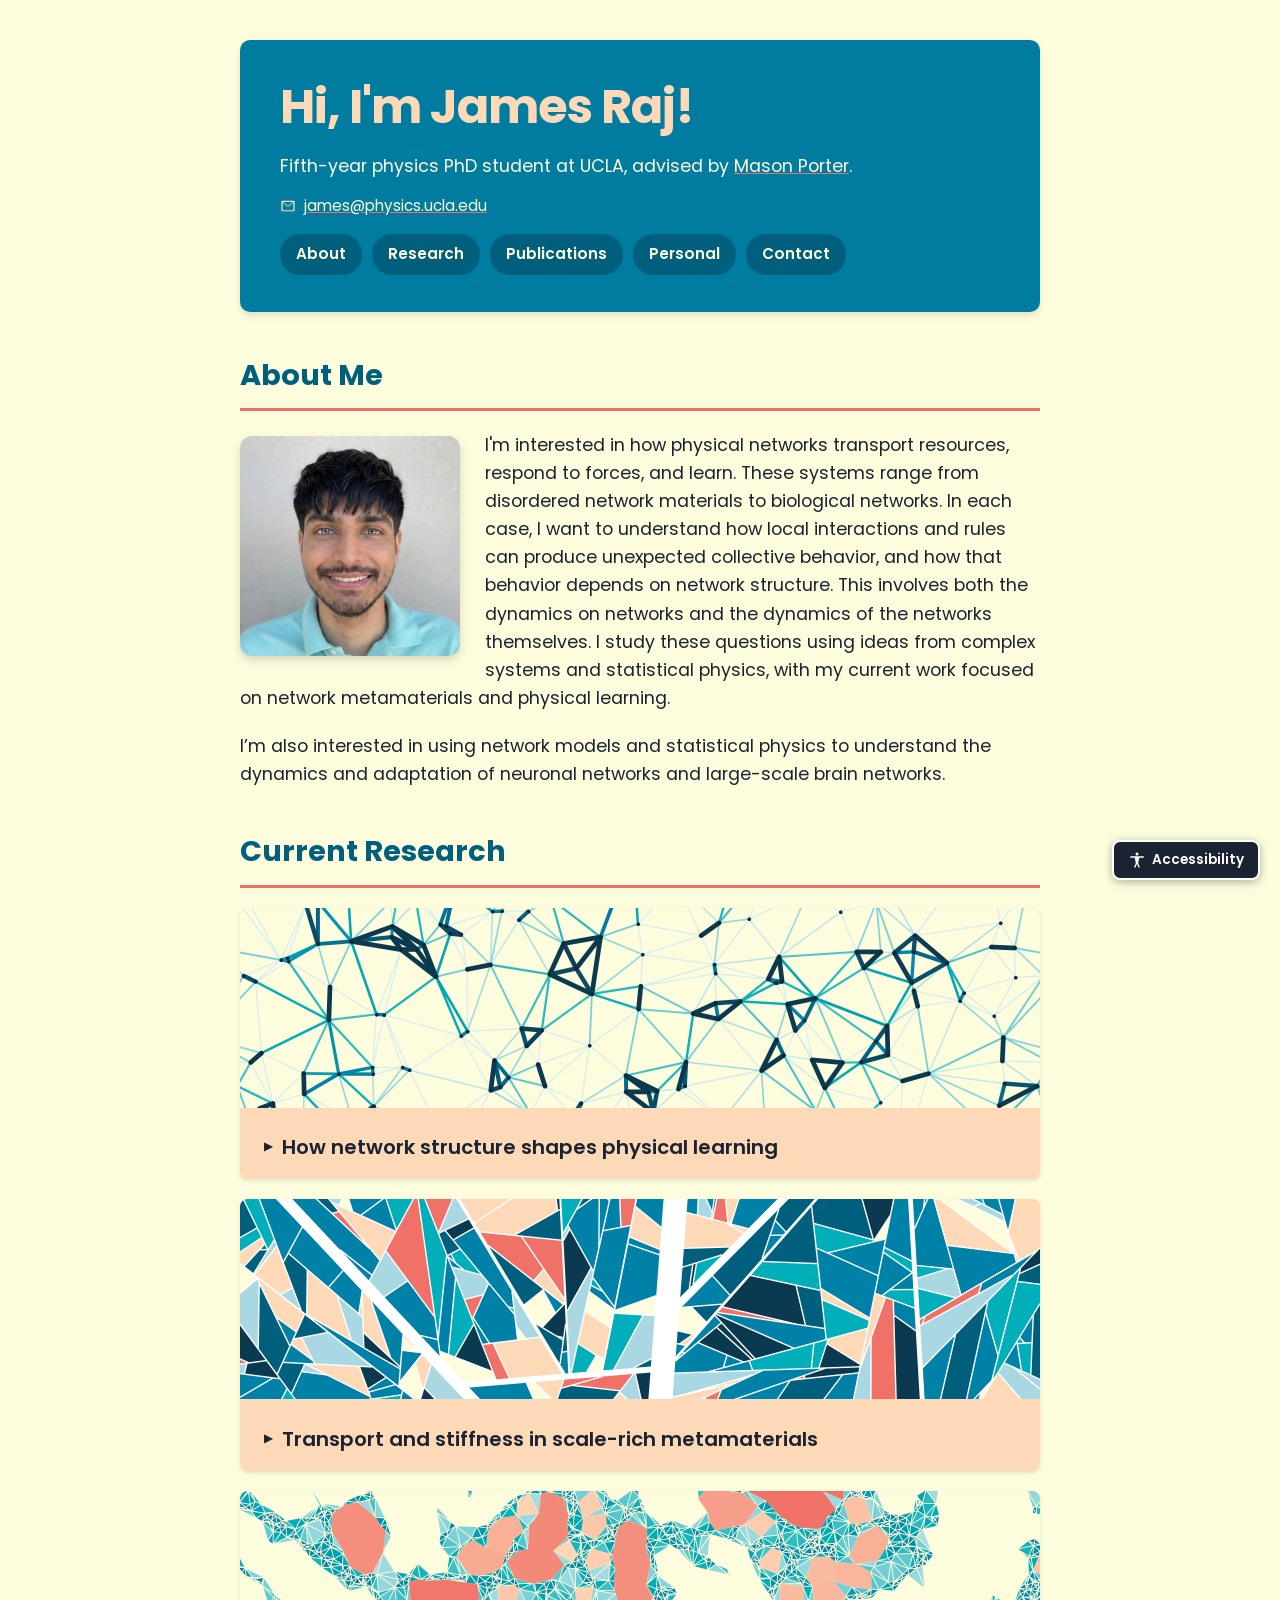
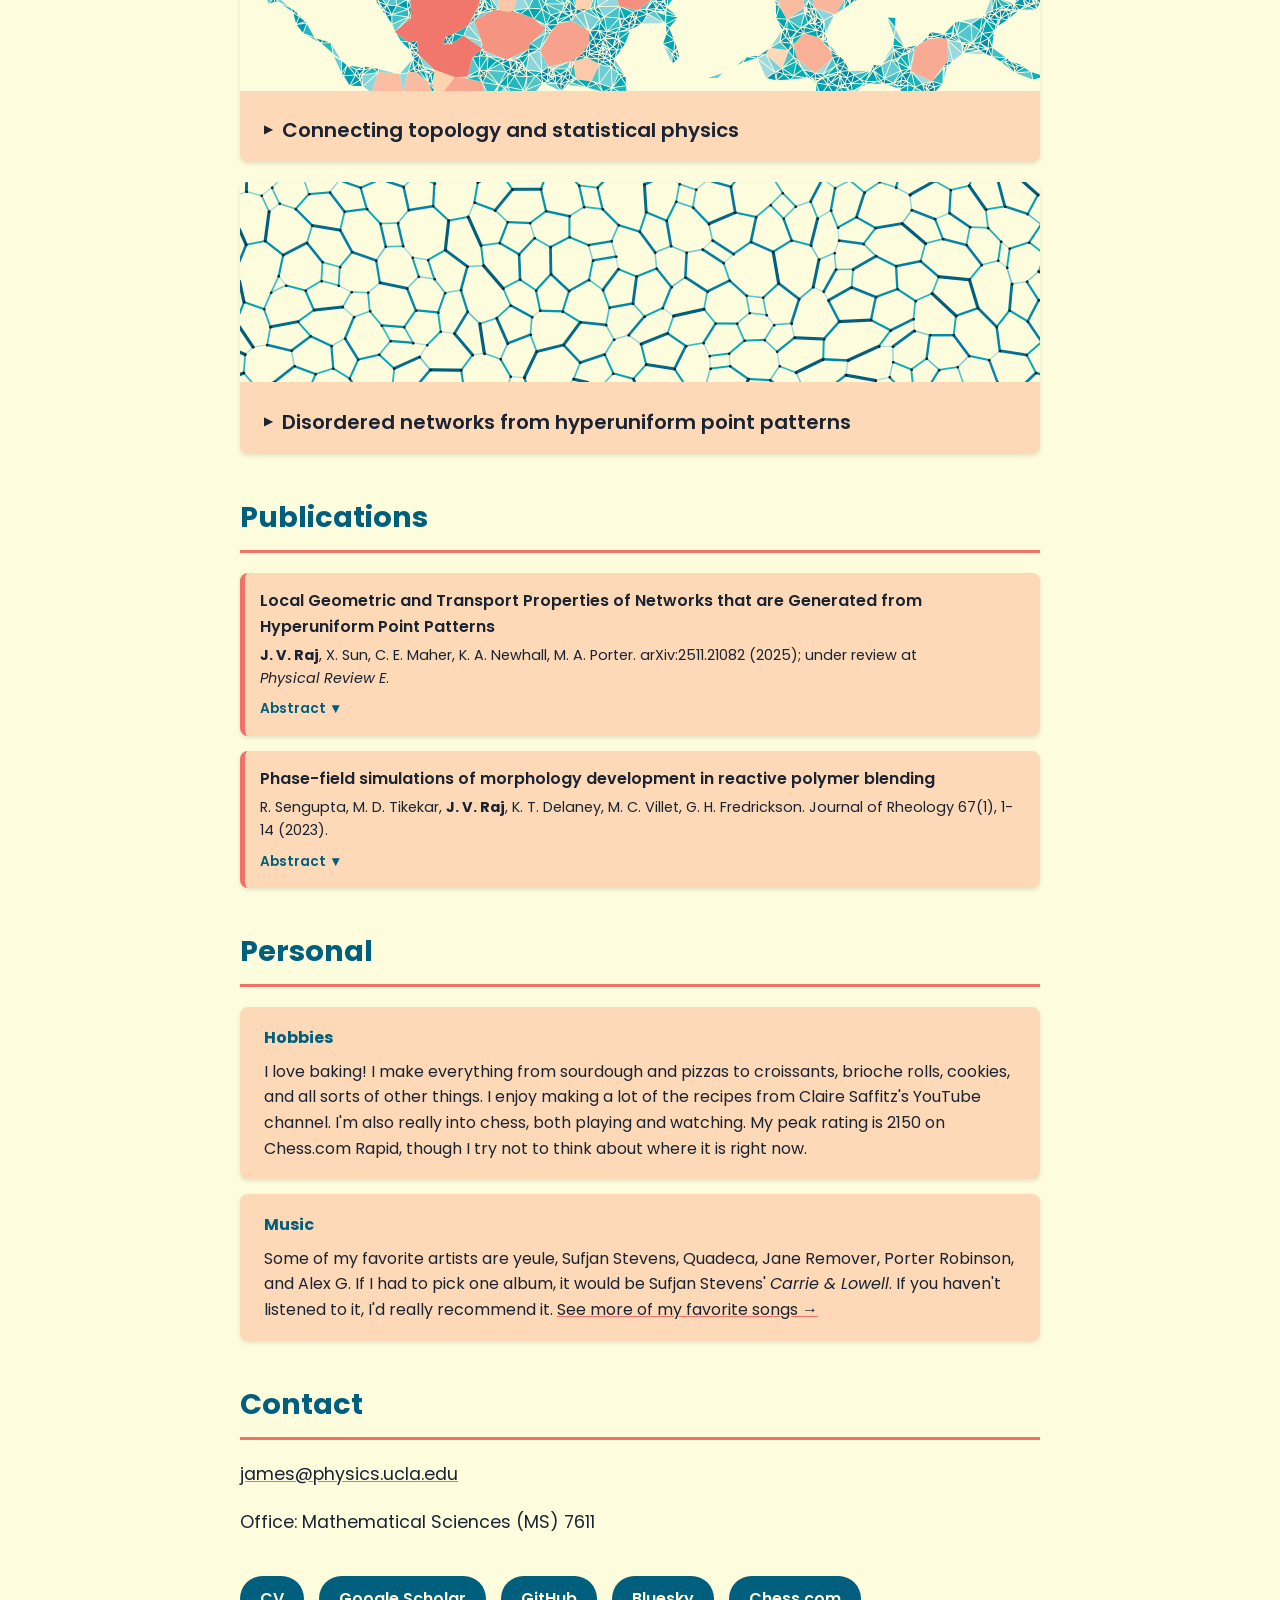
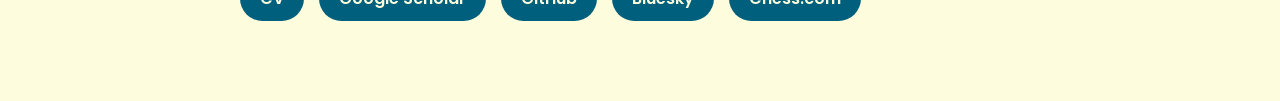
==== commit b93c03a6: "Improve the flow of the About Me introduction" ====
--- a/index.html
+++ b/index.html
@@ -513,7 +513,7 @@
         <section id="about">
             <h2>About Me</h2>
             <div class="headshot-wrapper"><img src="images/me.jpg" alt="James Raj" class="headshot"></div>
-            <p>I'm interested in how physical networks transport resources, respond to forces, and learn. These systems range from disordered network materials to biological networks. This includes both the dynamics on networks and the dynamics of the networks themselves. My research is driven by a desire to understand how local interactions and rules can produce unexpected collective behavior, and how that behavior depends on network structure. I study these questions using ideas from complex systems and statistical physics, with my current work focused on network metamaterials and physical learning.</p>
+            <p>I'm interested in how physical networks transport resources, respond to forces, and learn. These systems range from disordered network materials to biological networks. In each case, I want to understand how local interactions and rules can produce unexpected collective behavior, and how that behavior depends on network structure. This involves both the dynamics on networks and the dynamics of the networks themselves. I study these questions using ideas from complex systems and statistical physics, with my current work focused on network metamaterials and physical learning.</p>
             <p>I’m also interested in using network models and statistical physics to understand the dynamics and adaptation of neuronal networks and large-scale brain networks.</p>
         </section>
 
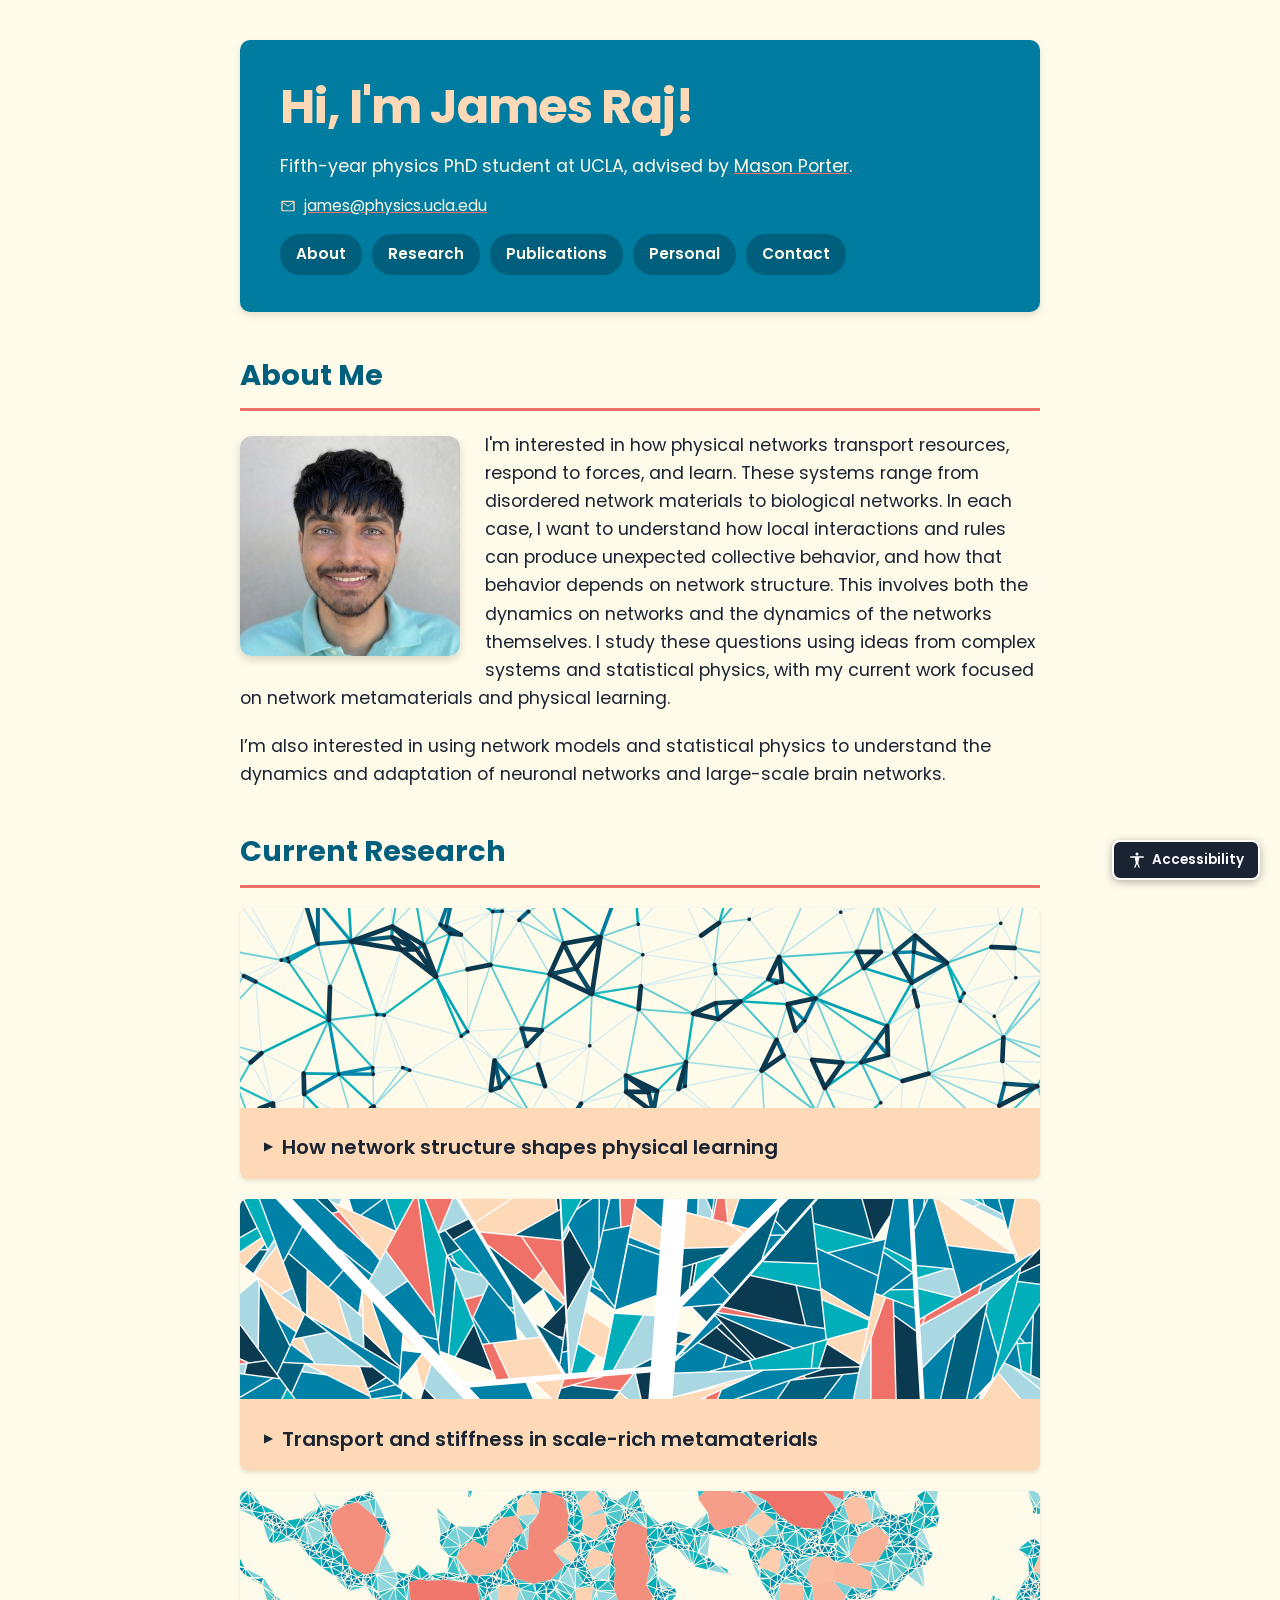
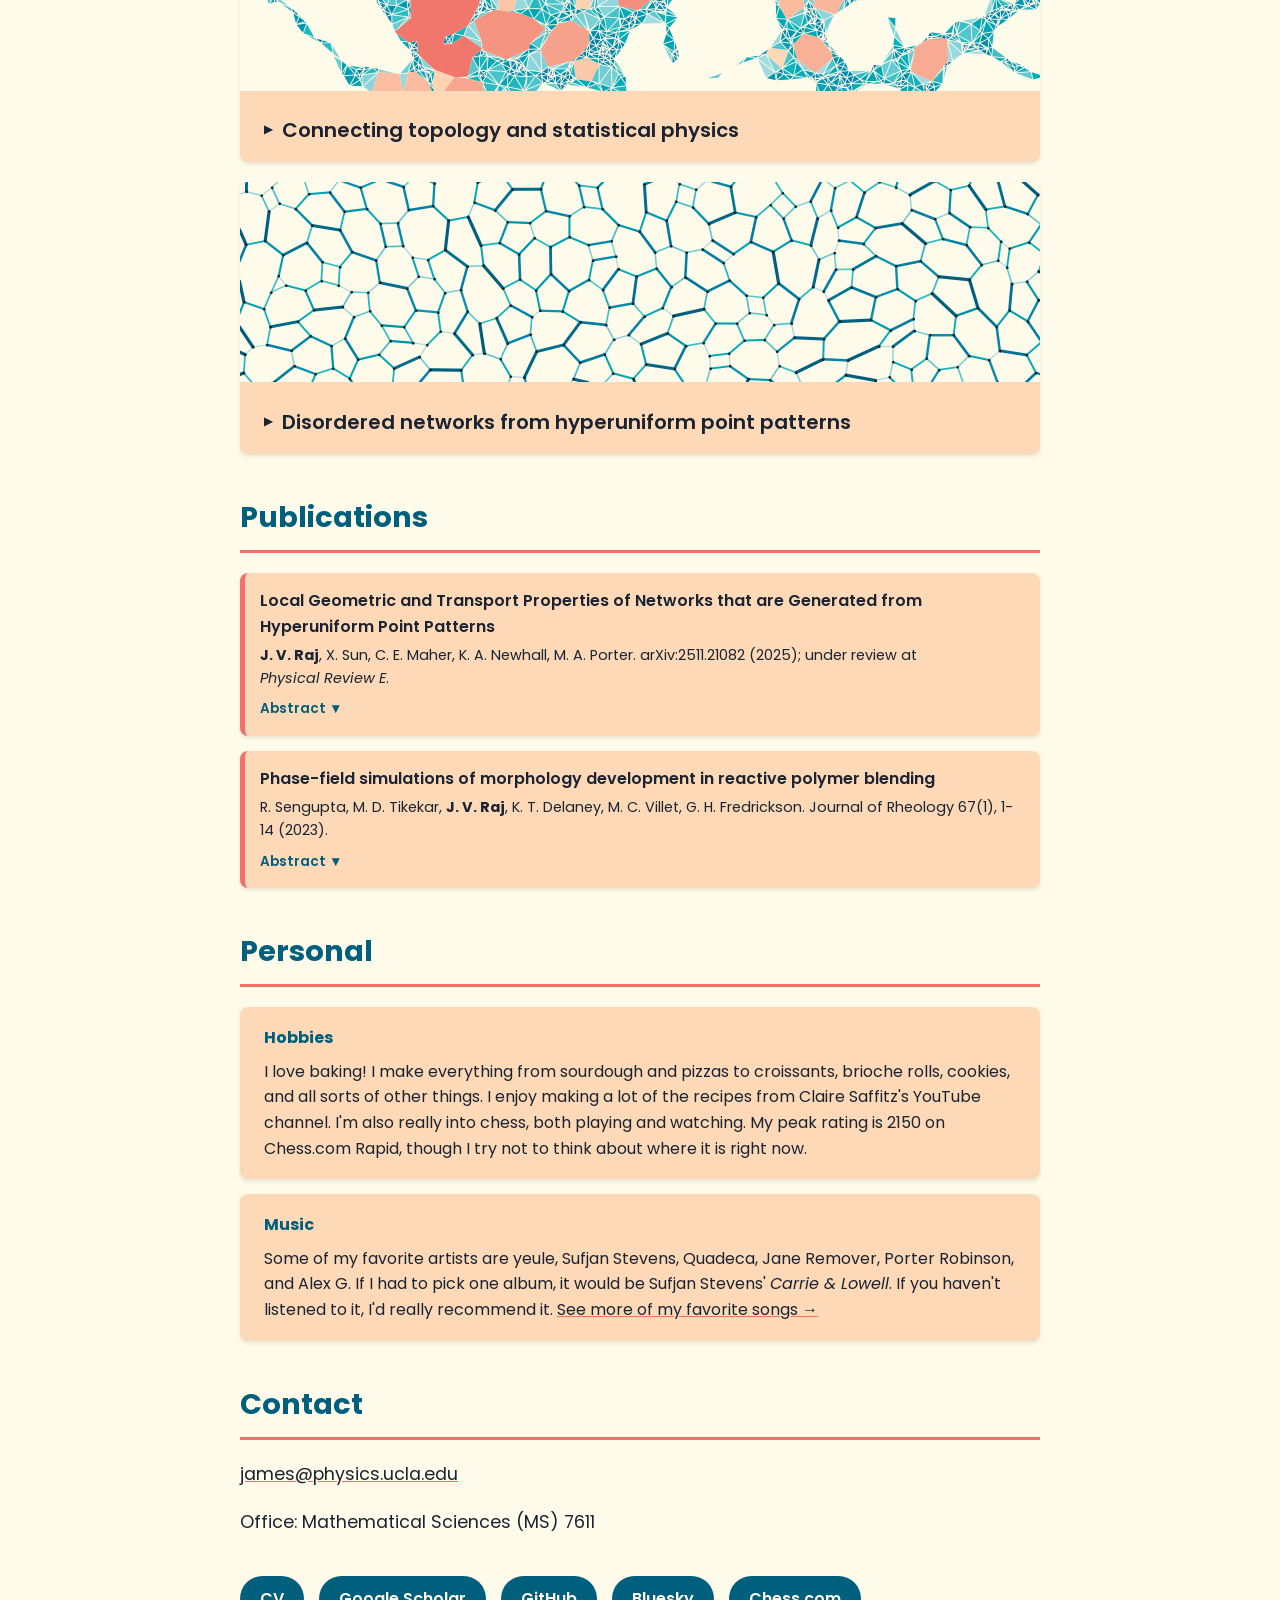
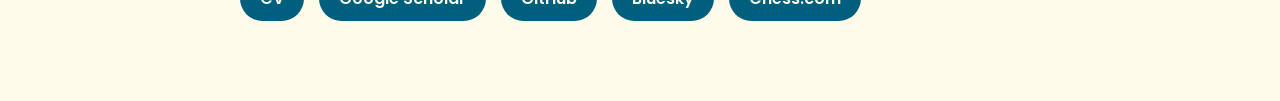
==== commit 3da74f94: "Centralize website colors and apply warm cream across research media" ====
--- a/index.html
+++ b/index.html
@@ -28,27 +28,8 @@
     <meta name="twitter:image" content="https://jamesraj.me/images/me.jpg">
 
     <link href="https://fonts.googleapis.com/css2?family=Poppins:wght@400;600;700&display=swap" rel="stylesheet">
+    <link rel="stylesheet" href="assets/theme.css">
     <style>
-        /* Life Planner palette. Variable names are roles: --deep-blue is the ink for text,
-           --teal the dark cerulean for headings, --band the cerulean header. */
-        :root {
-            --deep-blue: #1a2332;
-            --teal: #005f7d;
-            --cream: #fdfcdc;
-            --peach: #fed9b7;
-            --coral: #f07167;
-            --band: #007ca0;
-            --coral-ink: #b8433a;
-        }
-        body.accessible {
-            --deep-blue: #0f1722;
-            --teal: #003f55;
-            --cream: #ffffff;
-            --peach: #fde6d2;
-            --coral: #b8433a;
-            --band: #004a63;
-            --coral-ink: #9a3029;
-        }
         body.accessible *,
         body.accessible *::before,
         body.accessible *::after {
@@ -64,16 +45,16 @@
             box-shadow: none !important;
         }
         body.accessible .post:hover {
-            background-color: var(--peach);
-            border-left-color: var(--coral);
+            background-color: var(--publication-background);
+            border-left-color: var(--publication-border);
         }
         body.accessible a:hover {
             text-decoration: underline;
         }
         body {
             font-family: 'Poppins', sans-serif;
-            background-color: var(--cream);
-            color: var(--deep-blue);
+            background-color: var(--page-background);
+            color: var(--text);
             line-height: 1.6;
             margin: 0;
             padding: 0;
@@ -90,27 +71,27 @@
             margin-bottom: 30px;
         }
         nav a {
-            color: var(--cream);
+            color: var(--nav-text);
             text-decoration: none;
             font-weight: 600;
             font-size: 0.95rem;
             padding: 6px 14px;
             border-radius: 20px;
-            background-color: var(--teal);
+            background-color: var(--nav-background);
             border: 2px solid transparent;
             transition: all 0.3s ease;
         }
         nav a:hover {
-            background-color: var(--coral);
-            color: var(--deep-blue);
+            background-color: var(--nav-hover-background);
+            color: var(--nav-hover-text);
         }
         header {
-            background-color: var(--band);
-            color: var(--cream);
+            background-color: var(--header-background);
+            color: var(--header-text);
             padding: 7px 40px;
             border-radius: 10px;
             margin-bottom: 40px;
-            box-shadow: 0 4px 6px rgba(0, 0, 0, 0.1);
+            box-shadow: 0 4px 6px var(--shadow-soft);
         }
         .header-contact {
             display: flex;
@@ -122,33 +103,33 @@
         .header-contact svg {
             width: 16px;
             height: 16px;
-            fill: var(--peach);
+            fill: var(--header-highlight);
             flex-shrink: 0;
         }
         .header-contact a {
-            color: var(--cream);
+            color: var(--header-link);
             text-decoration: underline;
-            text-decoration-color: var(--coral);
+            text-decoration-color: var(--header-link-underline);
         }
         .header-contact a:hover {
-            color: var(--peach);
+            color: var(--header-highlight);
         }
         h1 {
             font-size: 3rem;
             line-height: 1.15;
             margin-bottom: 10px;
             letter-spacing: -1px;
-            color: var(--peach);
+            color: var(--header-title);
         }
         section {
             margin-bottom: 40px;
         }
         h2 {
-            color: var(--teal);
+            color: var(--heading);
             font-size: 1.8rem;
             margin-top: 30px;
             margin-bottom: 20px;
-            border-bottom: 3px solid var(--coral);
+            border-bottom: 3px solid var(--heading-rule);
             padding-bottom: 10px;
         }
         p {
@@ -156,18 +137,18 @@
             font-size: 1.1rem;
         }
         a {
-            color: var(--deep-blue);
+            color: var(--text);
             text-decoration: none;
             transition: color 0.3s ease;
         }
         a:hover {
-            color: var(--coral-ink);
+            color: var(--link-hover);
         }
         .research-card-details a,
         .about-text a,
         section p a {
             text-decoration: underline;
-            text-decoration-color: var(--coral);
+            text-decoration-color: var(--link-underline);
         }
         .posts {
             margin-top: 20px;
@@ -175,22 +156,22 @@
         .post {
             margin-bottom: 15px;
             padding: 15px;
-            background-color: var(--peach);
-            border-left: 5px solid var(--coral);
+            background-color: var(--publication-background);
+            border-left: 5px solid var(--publication-border);
             border-radius: 8px;
             transition: all 0.3s ease;
-            box-shadow: 0 2px 4px rgba(0, 0, 0, 0.1);
+            box-shadow: 0 2px 4px var(--shadow-soft);
         }
         .post:hover {
             transform: translateX(5px);
-            border-left-color: var(--teal);
+            border-left-color: var(--publication-hover-border);
         }
         .post-title {
             font-weight: 600;
-            color: var(--deep-blue);
+            color: var(--text);
         }
         .post-date {
-            color: var(--teal);
+            color: var(--heading);
             font-size: 0.9rem;
         }
         .social-links {
@@ -201,17 +182,17 @@
         }
         .social-links a {
             padding: 10px 20px;
-            background-color: var(--teal);
-            color: var(--cream);
+            background-color: var(--social-background);
+            color: var(--social-text);
             border-radius: 25px;
             font-weight: 600;
             transition: all 0.3s ease;
         }
         .social-links a:hover {
-            background-color: var(--coral);
-            color: var(--deep-blue);
+            background-color: var(--social-hover-background);
+            color: var(--social-hover-text);
             transform: translateY(-3px);
-            box-shadow: 0 4px 6px rgba(0, 0, 0, 0.1);
+            box-shadow: 0 4px 6px var(--shadow-soft);
         }
         .spotify-embed {
             margin-top: 20px;
@@ -224,7 +205,7 @@
             border-radius: 12px;
             float: left;
             margin: 5px 25px 15px 0;
-            box-shadow: 0 4px 8px rgba(0, 0, 0, 0.15);
+            box-shadow: 0 4px 8px var(--shadow-medium);
             overflow: hidden;
         }
         .headshot {
@@ -243,21 +224,21 @@
         .solid {
             text-decoration-line: underline;
             text-decoration-style: solid;
-            text-decoration-color: var(--coral);
+            text-decoration-color: var(--link-underline);
         }
 
         /* Research cards with images */
         .research-card {
             margin-bottom: 20px;
-            background-color: var(--peach);
+            background-color: var(--research-card-background);
             border-radius: 8px;
             overflow: hidden;
-            box-shadow: 0 2px 4px rgba(0, 0, 0, 0.1);
+            box-shadow: 0 2px 4px var(--shadow-soft);
             cursor: pointer;
             transition: all 0.3s ease;
         }
         .research-card:hover {
-            box-shadow: 0 4px 12px rgba(0, 0, 0, 0.15);
+            box-shadow: 0 4px 12px var(--shadow-medium);
         }
         .research-card-image {
             width: 100%;
@@ -271,7 +252,7 @@
             font-weight: 600;
             font-size: 1.25rem;
             line-height: 1.4;
-            color: var(--deep-blue);
+            color: var(--text);
             display: flex;
             align-items: flex-start;
             gap: 10px;
@@ -292,7 +273,7 @@
             margin-top: 12px;
             font-size: 1rem;
             line-height: 1.6;
-            color: var(--deep-blue);
+            color: var(--text);
         }
         .research-card.expanded .research-card-details {
             display: block;
@@ -303,14 +284,14 @@
             margin: 15px auto 8px;
             display: block;
             border-radius: 8px;
-            border: 1px solid rgba(26, 35, 50, 0.2);
+            border: 1px solid var(--figure-border);
         }
         body.accessible .research-detail-figure {
-            border: 2px solid var(--deep-blue);
+            border: 2px solid var(--figure-border-accessible);
         }
         video.research-detail-figure {
             height: auto;
-            background-color: var(--cream);
+            background-color: var(--video-background);
             margin-bottom: 8px;
             cursor: pointer;
         }
@@ -321,18 +302,18 @@
             padding: 4px 12px;
             border: none;
             border-radius: 20px;
-            background-color: var(--teal);
-            color: var(--cream);
+            background-color: var(--video-button-background);
+            color: var(--video-button-text);
             font-family: inherit;
             font-size: 0.85rem;
             font-weight: 600;
             cursor: pointer;
         }
         .video-toggle:hover {
-            background-color: var(--deep-blue);
+            background-color: var(--video-button-hover);
         }
         .video-toggle:focus-visible {
-            outline: 3px solid var(--coral);
+            outline: 3px solid var(--focus-ring);
             outline-offset: 2px;
         }
         .video-toggle-icon {
@@ -345,7 +326,7 @@
         .figure-caption {
             font-size: 0.9rem;
             line-height: 1.5;
-            color: var(--deep-blue);
+            color: var(--text);
             opacity: 0.85;
             text-align: left;
             margin: 6px 0 14px;
@@ -361,14 +342,14 @@
         }
         .personal-item {
             padding: 18px 24px;
-            background-color: var(--peach);
+            background-color: var(--personal-background);
             border-radius: 8px;
-            box-shadow: 0 2px 4px rgba(0, 0, 0, 0.1);
+            box-shadow: 0 2px 4px var(--shadow-soft);
         }
         .personal-item h3 {
             margin: 0 0 8px 0;
             font-size: 1rem;
-            color: var(--teal);
+            color: var(--heading);
         }
         .personal-item p {
             margin: 0;
@@ -383,11 +364,11 @@
         .about-figure-img {
             width: 100%;
             border-radius: 4px;
-            border: 2px solid var(--deep-blue);
+            border: 2px solid var(--about-figure-border);
         }
         .about-figure figcaption {
             font-size: 0.85rem;
-            color: var(--teal);
+            color: var(--heading);
             margin-top: 8px;
             line-height: 1.4;
             font-style: italic;
@@ -397,51 +378,51 @@
         .pub-authors {
             font-weight: 400;
             font-size: 0.9rem;
-            color: var(--deep-blue);
+            color: var(--text);
             margin-top: 5px;
         }
         .pub-abstract-toggle {
             font-size: 0.85rem;
             font-weight: 600;
-            color: var(--teal);
+            color: var(--heading);
             cursor: pointer;
             margin-top: 8px;
             display: inline-block;
         }
         .pub-abstract-toggle:hover {
-            color: var(--coral-ink);
+            color: var(--link-hover);
         }
         .pub-abstract {
             display: none;
             margin-top: 10px;
             font-size: 0.9rem;
             line-height: 1.6;
-            color: var(--deep-blue);
+            color: var(--text);
             padding: 12px;
-            background-color: var(--cream);
+            background-color: var(--abstract-background);
             border-radius: 6px;
         }
         .publication.show-abstract .pub-abstract {
             display: block;
         }
         .publication.show-abstract .pub-abstract-toggle {
-            color: var(--coral-ink);
+            color: var(--link-hover);
         }
 
         .accessibility-toggle {
             position: fixed;
             bottom: 20px;
             right: 20px;
-            background-color: #1a2332;
-            color: #ffffff;
-            border: 2px solid #ffffff;
+            background-color: var(--toggle-background);
+            color: var(--toggle-text);
+            border: 2px solid var(--toggle-text);
             border-radius: 8px;
             padding: 8px 14px;
             font-size: 0.85rem;
             font-family: 'Poppins', sans-serif;
             font-weight: 600;
             cursor: pointer;
-            box-shadow: 0 2px 8px rgba(0, 0, 0, 0.3);
+            box-shadow: 0 2px 8px var(--shadow-strong);
             transition: all 0.3s ease;
             display: flex;
             align-items: center;
@@ -450,7 +431,7 @@
         }
         .accessibility-toggle:hover {
             transform: scale(1.05);
-            background-color: #005f7d;
+            background-color: var(--toggle-hover-background);
         }
         .accessibility-toggle svg {
             width: 18px;
@@ -496,7 +477,7 @@
     <div class="container">
         <header>
             <h1>Hi, I'm James&nbsp;Raj!</h1>
-            <p>Fifth-year physics PhD student at UCLA, advised by <a href="https://www.math.ucla.edu/~mason/" style="color: var(--cream); text-decoration: underline; text-decoration-color: var(--coral);">Mason Porter</a>.</p>
+            <p>Fifth-year physics PhD student at UCLA, advised by <a href="https://www.math.ucla.edu/~mason/" style="color: var(--header-link); text-decoration: underline; text-decoration-color: var(--header-link-underline);">Mason Porter</a>.</p>
             <p class="header-contact">
                 <svg viewBox="0 0 24 24" xmlns="http://www.w3.org/2000/svg" aria-hidden="true"><path d="M2 5.5A1.5 1.5 0 0 1 3.5 4h17A1.5 1.5 0 0 1 22 5.5v13a1.5 1.5 0 0 1-1.5 1.5h-17A1.5 1.5 0 0 1 2 18.5v-13Zm2.2.5 7.8 5.6L19.8 6H4.2ZM20 7.3l-7.4 5.3a1 1 0 0 1-1.2 0L4 7.3v11h16v-11Z"/></svg>
                 <a href="mailto:james@physics.ucla.edu">james@physics.ucla.edu</a>
--- a/assets/theme.css
+++ b/assets/theme.css
@@ -0,0 +1,117 @@
+/* Generated from theme/theme.json by tools/theme.py. Do not edit. */
+:root {
+    --publication-background: #fed9b7;
+    --publication-border: #f07167;
+    --page-background: #fffbea;
+    --text: #1a2332;
+    --nav-text: #fffbea;
+    --nav-background: #005f7d;
+    --nav-hover-background: #f07167;
+    --nav-hover-text: #1a2332;
+    --header-background: #007ca0;
+    --header-text: #fffbea;
+    --shadow-soft: rgba(0, 0, 0, 0.1);
+    --header-highlight: #fed9b7;
+    --header-link: #fffbea;
+    --header-link-underline: #f07167;
+    --header-title: #fed9b7;
+    --heading: #005f7d;
+    --heading-rule: #f07167;
+    --link-hover: #b8433a;
+    --link-underline: #f07167;
+    --publication-hover-border: #005f7d;
+    --social-background: #005f7d;
+    --social-text: #fffbea;
+    --social-hover-background: #f07167;
+    --social-hover-text: #1a2332;
+    --shadow-medium: rgba(0, 0, 0, 0.15);
+    --research-card-background: #fed9b7;
+    --figure-border: rgba(26, 35, 50, 0.2);
+    --figure-border-accessible: #1a2332;
+    --video-background: #fffbea;
+    --video-button-background: #005f7d;
+    --video-button-text: #fffbea;
+    --video-button-hover: #1a2332;
+    --focus-ring: #f07167;
+    --personal-background: #fed9b7;
+    --about-figure-border: #1a2332;
+    --abstract-background: #fffbea;
+    --toggle-background: #1a2332;
+    --toggle-text: #ffffff;
+    --shadow-strong: rgba(0, 0, 0, 0.3);
+    --toggle-hover-background: #005f7d;
+    --track-background: #fed9b7;
+    --track-hover-accent: #f07167;
+    --play-button-background: #005f7d;
+    --play-button-text: #fffbea;
+    --play-button-hover: #1a2332;
+    --play-button-active: #f07167;
+    --progress-track: rgba(0, 0, 0, 0.1);
+    --progress-fill: #f07167;
+    --player-background: #1a2332;
+    --player-text: #fffbea;
+    --player-shadow: rgba(0, 0, 0, 0.2);
+    --player-progress-track: rgba(255, 255, 255, 0.2);
+    --player-button-background: #f07167;
+    --player-button-text: #fffbea;
+    --player-close-text: #fffbea;
+    --unavailable-text: #f07167;
+}
+body.accessible {
+    --publication-background: #fde6d2;
+    --publication-border: #b8433a;
+    --page-background: #ffffff;
+    --text: #0f1722;
+    --nav-text: #ffffff;
+    --nav-background: #003f55;
+    --nav-hover-background: #b8433a;
+    --nav-hover-text: #0f1722;
+    --header-background: #004a63;
+    --header-text: #ffffff;
+    --shadow-soft: rgba(0, 0, 0, 0.1);
+    --header-highlight: #fde6d2;
+    --header-link: #ffffff;
+    --header-link-underline: #b8433a;
+    --header-title: #fde6d2;
+    --heading: #003f55;
+    --heading-rule: #b8433a;
+    --link-hover: #9a3029;
+    --link-underline: #b8433a;
+    --publication-hover-border: #003f55;
+    --social-background: #003f55;
+    --social-text: #ffffff;
+    --social-hover-background: #b8433a;
+    --social-hover-text: #0f1722;
+    --shadow-medium: rgba(0, 0, 0, 0.15);
+    --research-card-background: #fde6d2;
+    --figure-border: rgba(26, 35, 50, 0.2);
+    --figure-border-accessible: #0f1722;
+    --video-background: #ffffff;
+    --video-button-background: #003f55;
+    --video-button-text: #ffffff;
+    --video-button-hover: #0f1722;
+    --focus-ring: #b8433a;
+    --personal-background: #fde6d2;
+    --about-figure-border: #0f1722;
+    --abstract-background: #ffffff;
+    --toggle-background: #1a2332;
+    --toggle-text: #ffffff;
+    --shadow-strong: rgba(0, 0, 0, 0.3);
+    --toggle-hover-background: #005f7d;
+    --track-background: #fde6d2;
+    --track-hover-accent: #b8433a;
+    --play-button-background: #003f55;
+    --play-button-text: #ffffff;
+    --play-button-hover: #0f1722;
+    --play-button-active: #b8433a;
+    --progress-track: rgba(0, 0, 0, 0.1);
+    --progress-fill: #b8433a;
+    --player-background: #0f1722;
+    --player-text: #ffffff;
+    --player-shadow: rgba(0, 0, 0, 0.2);
+    --player-progress-track: rgba(255, 255, 255, 0.2);
+    --player-button-background: #b8433a;
+    --player-button-text: #ffffff;
+    --player-close-text: #ffffff;
+    --unavailable-text: #b8433a;
+}
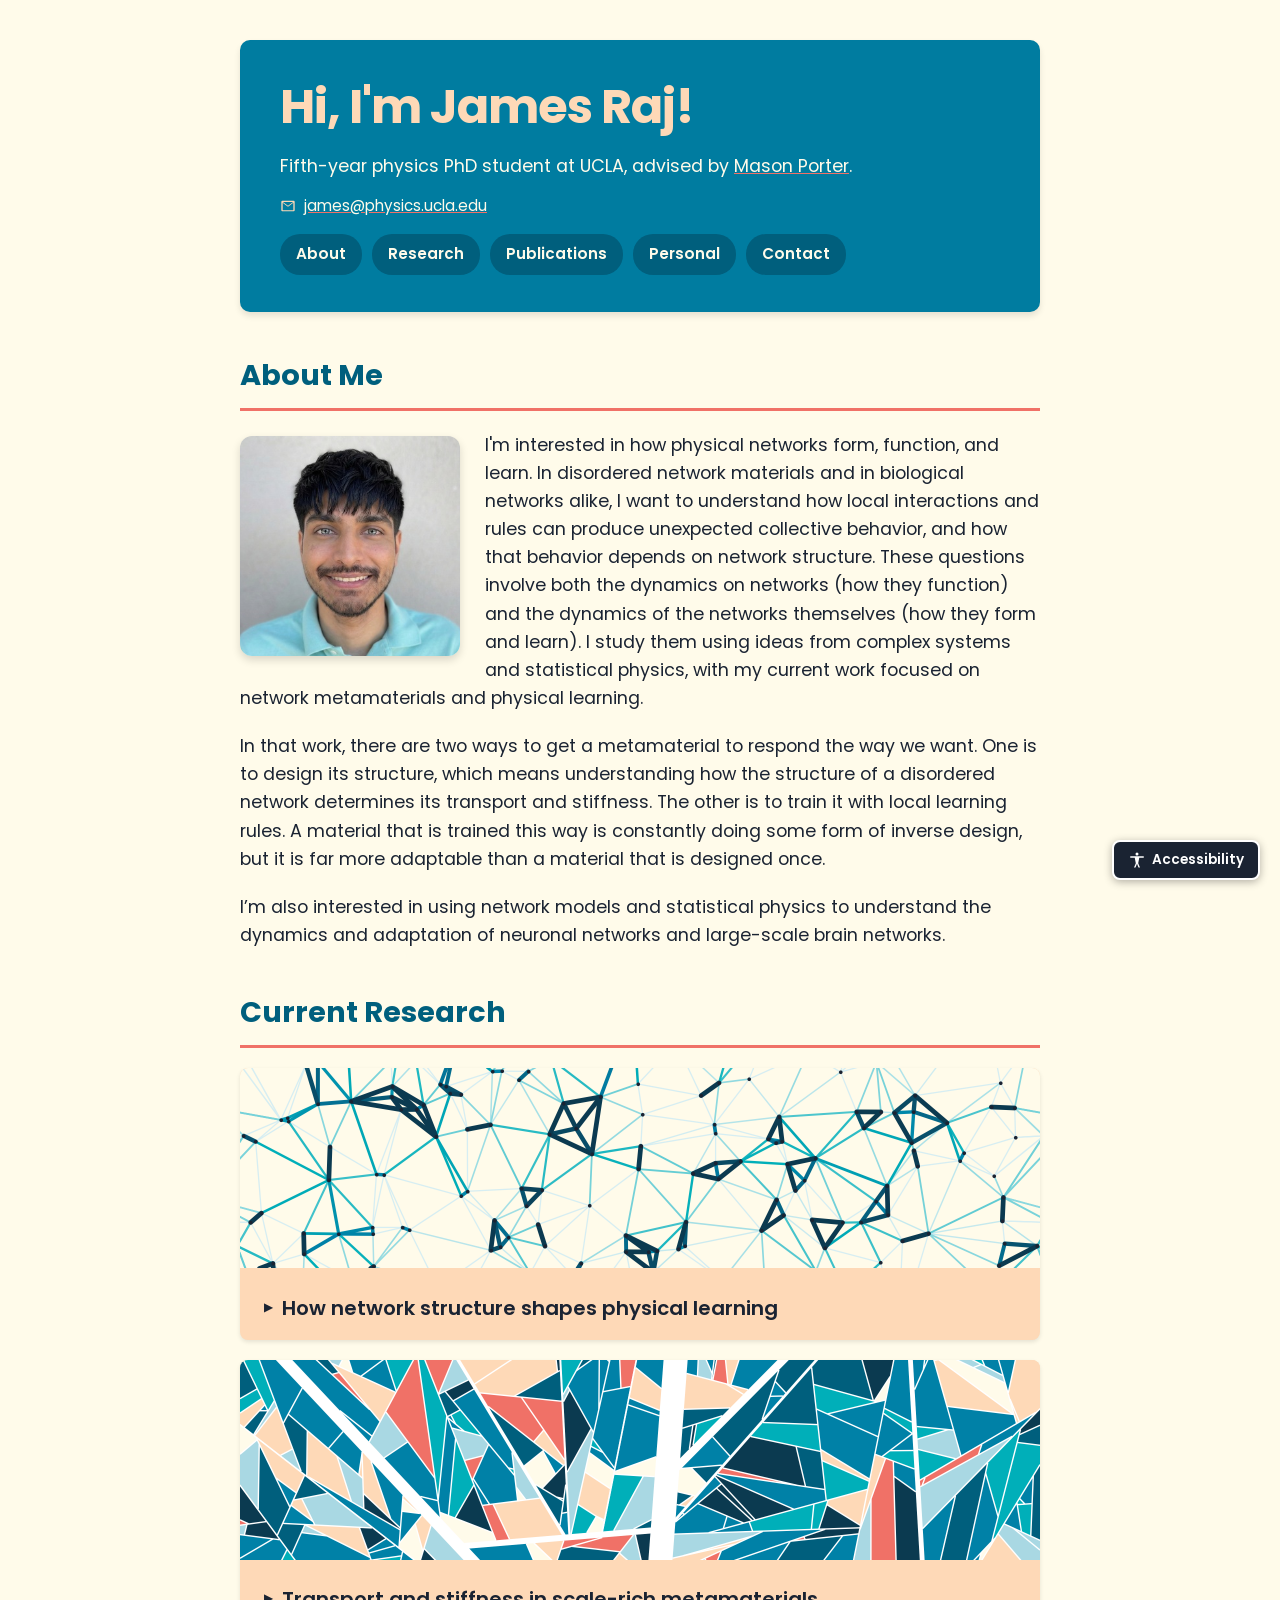
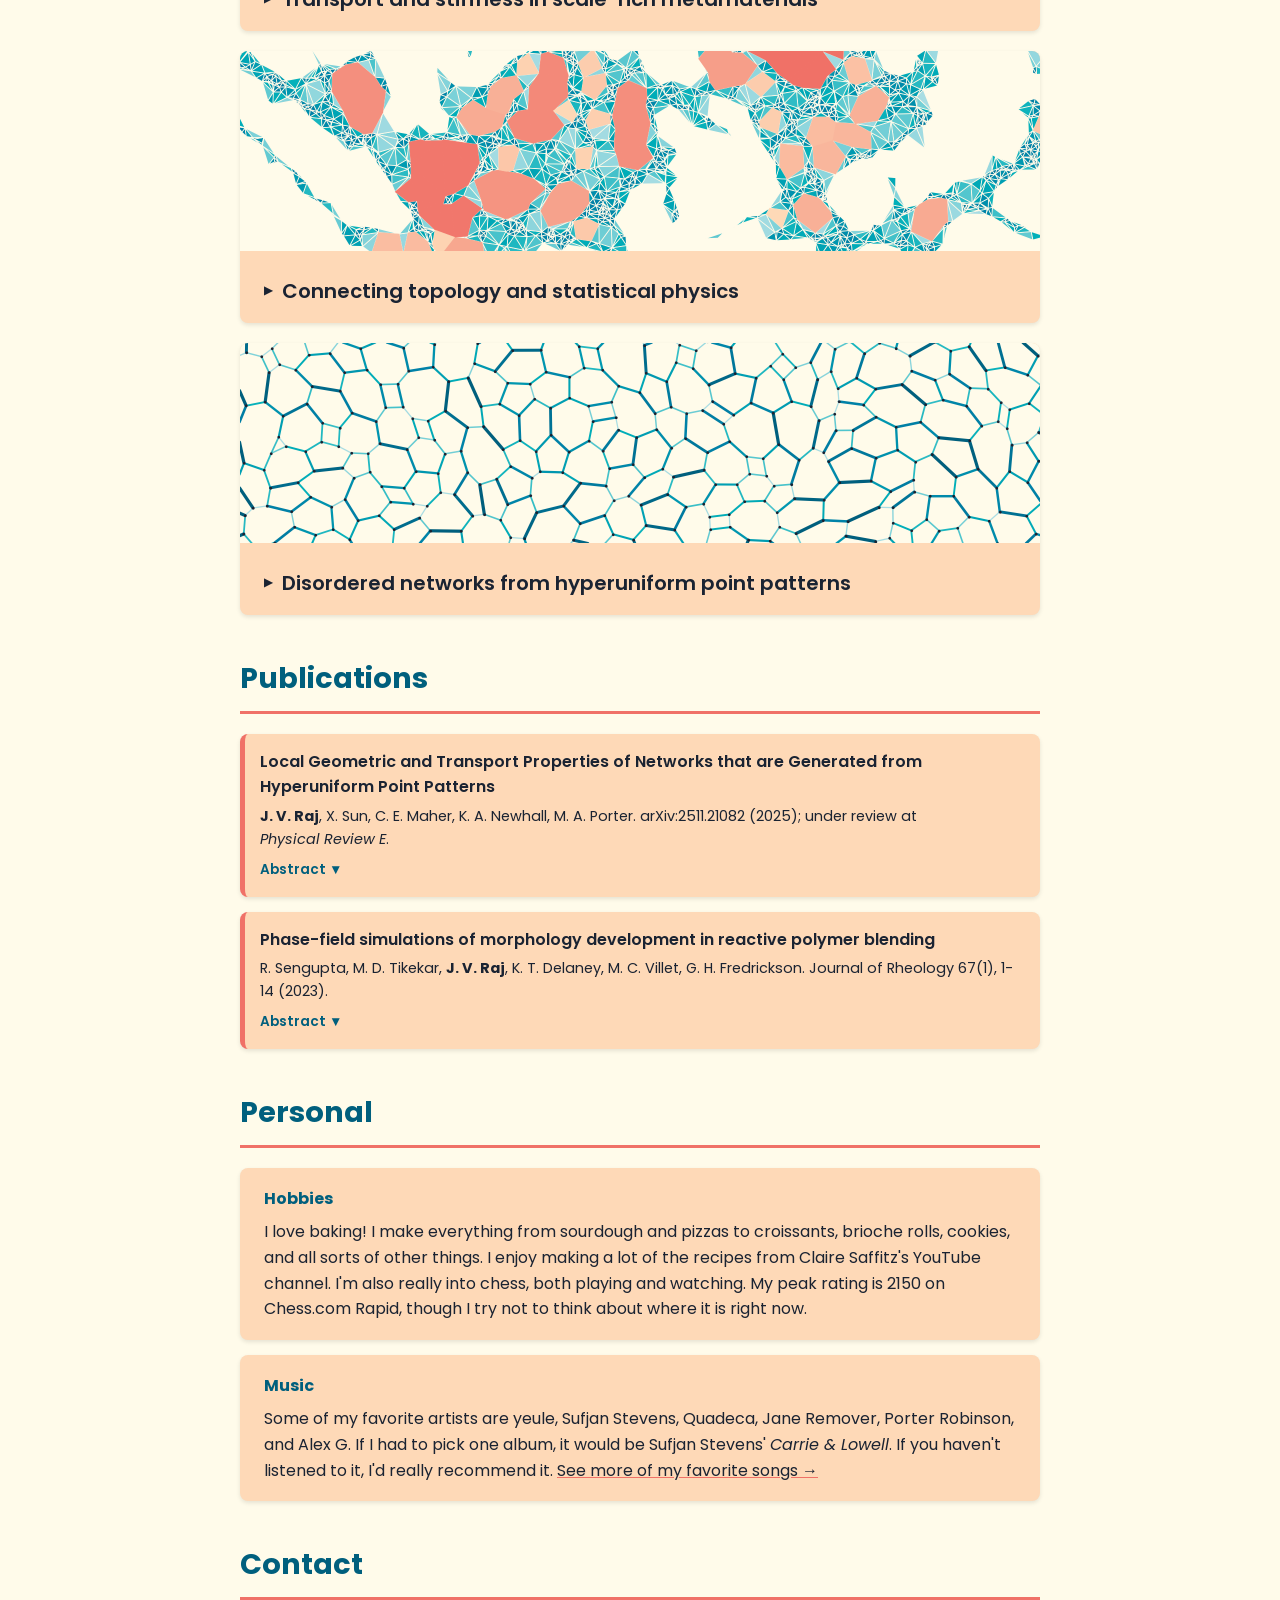
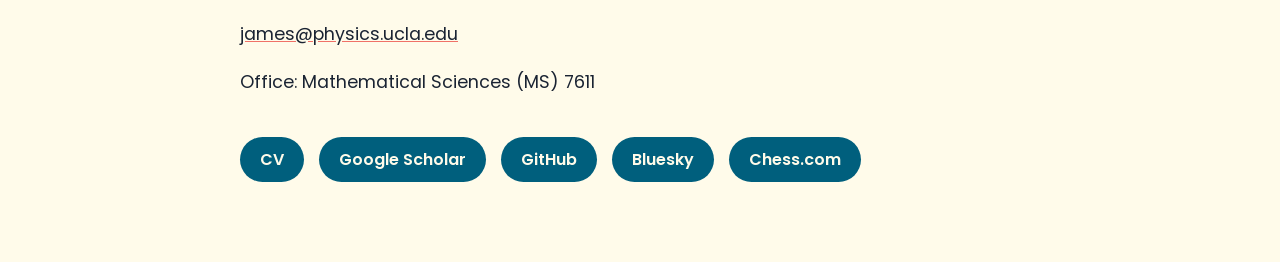
==== commit aca17838: "Website" ====
--- a/index.html
+++ b/index.html
@@ -494,7 +494,8 @@
         <section id="about">
             <h2>About Me</h2>
             <div class="headshot-wrapper"><img src="images/me.jpg" alt="James Raj" class="headshot"></div>
-            <p>I'm interested in how physical networks transport resources, respond to forces, and learn. These systems range from disordered network materials to biological networks. In each case, I want to understand how local interactions and rules can produce unexpected collective behavior, and how that behavior depends on network structure. This involves both the dynamics on networks and the dynamics of the networks themselves. I study these questions using ideas from complex systems and statistical physics, with my current work focused on network metamaterials and physical learning.</p>
+            <p>I'm interested in how physical networks form, function, and learn. In disordered network materials and in biological networks alike, I want to understand how local interactions and rules can produce unexpected collective behavior, and how that behavior depends on network structure. These questions involve both the dynamics on networks (how they function) and the dynamics of the networks themselves (how they form and learn). I study them using ideas from complex systems and statistical physics, with my current work focused on network metamaterials and physical learning.</p>
+            <p>In that work, there are two ways to get a metamaterial to respond the way we want. One is to design its structure, which means understanding how the structure of a disordered network determines its transport and stiffness. The other is to train it with local learning rules. A material that is trained this way is constantly doing some form of inverse design, but it is far more adaptable than a material that is designed once.</p>
             <p>I’m also interested in using network models and statistical physics to understand the dynamics and adaptation of neuronal networks and large-scale brain networks.</p>
         </section>
 
@@ -506,7 +507,7 @@
                     <div class="research-card-title">How network structure shapes physical learning</div>
                     <div class="research-card-details">
                         <p>Suppose we want a spring network to move very little when driven over a chosen range of frequencies. Its response depends on the stiffness and arrangement of springs throughout the network. Yet the motion at the two ends of a single spring also depends on that surrounding structure. Can we use these local measurements to guide changes in individual springs until the network has the response we want?</p>
-                        <p>I study this question by training spring networks to open a spectral gap, an interval with no vibrational modes. The rule I developed adjusts each spring’s stiffness using the relative motion of its ends under two related patterns of applied forces. As those stiffnesses change, the network responds differently to the next drive. Repeated local adjustments can move its vibrational frequencies out of the chosen interval, leaving a gap in the spectrum.</p>
+                        <p>I study this question by training spring networks to open a spectral gap, an interval with no vibrational modes. The rule I developed adjusts each spring’s stiffness using two quantities measured at that spring: its elastic energy and the phase at which it vibrates relative to the applied force. As those stiffnesses change, the network responds differently to the next drive. Repeated local adjustments can leave no vibrational frequencies in the chosen interval, which opens a gap in the spectrum.</p>
                         <video class="research-detail-figure" src="images/physical_learning_sweep.mp4" data-normal="images/physical_learning_sweep.mp4" data-accessible="images/physical_learning_sweep_accessible.mp4" poster="images/physical_learning_sweep_poster.png" data-poster-normal="images/physical_learning_sweep_poster.png" data-poster-accessible="images/physical_learning_sweep_poster_accessible.png" muted loop playsinline preload="none" aria-label="A spring network driven at increasing frequency, with small displacements inside its spectral gap"></video>
                         <button class="video-toggle" type="button" aria-label="Play animation"><span class="video-toggle-icon" aria-hidden="true">&#9654;</span> <span class="video-toggle-text">Play</span></button>
                         <p class="figure-caption">A trained spring network driven by a random force pattern as the driving frequency increases. Its displacement is small inside the spectral gap. Edges are coloured by their trained stiffness, darker for stiffer. Right: the trained eigenfrequencies (top) and the network’s response amplitude as a function of driving frequency (bottom).</p>
@@ -523,8 +524,8 @@
                     <div class="research-card-details">
                         <p>A material made from a network of beams can be easy to compress in one direction and much harder to compress in another. Each beam resists deformation, but the response of the material also depends on how the beams connect. I study this in <a href="https://arxiv.org/abs/2511.18108" target="_blank" rel="noopener">scale-rich metamaterials</a> (Both et al., 2025), where beams of very different lengths and thicknesses meet in an irregular network. I want to understand which features of this arrangement make some directions stiffer than others.</p>
                         <p>One way I approach this question is to ask how current would flow through the same structure. I represent each beam segment as a conducting edge and each junction as a node, then compare electrical transport through this network with the material’s response to compression. Across samples cut at different orientations, larger effective conductance tends to accompany larger compressive stiffness in finite-element simulations. This comparison helps identify the directions in which the material is stiffer, although it does not give the magnitude of the stiffness. I work on this with Charles Emmett Maher, Katherine Newhall, and Mason Porter.</p>
-                        <a class="figure-link" href="images/sr_anisotropy.png" target="_blank" rel="noopener"><img src="images/sr_anisotropy.png" data-normal="images/sr_anisotropy.png" data-accessible="images/sr_anisotropy_accessible.png" alt="An illustrative scale-rich network, a separate realization’s directional effective resistance, and the mean resistance anisotropy ratio as beam-thickness heterogeneity increases" class="research-detail-figure"></a>
-                        <p class="figure-caption">Directional effective resistance in scale-rich networks. Left: an illustrative network with α = 1. Middle: resistance between pairs of boundary nodes in six opposing directions on a circular sample, for a separate realization with α = 1. The largest and smallest sampled values differ by a factor of about 15. Right: the mean ratio of the largest to the smallest sampled resistance over 5,000 realizations at each α. Larger α produces greater differences in beam thickness and, in this ensemble, stronger directional variation in resistance.</p>
+                        <a class="figure-link" href="images/sr_transport_stiffness.png" target="_blank" rel="noopener"><img src="images/sr_transport_stiffness.png" data-normal="images/sr_transport_stiffness.png" data-accessible="images/sr_transport_stiffness_accessible.png" alt="A square sample cut from a scale-rich beam network, the current through its beams and its stress under compression, its conductance and stiffness at each cut angle, and how directional both become as beam-thickness heterogeneity increases" class="research-detail-figure"></a>
+                        <p class="figure-caption">Transport and stiffness measured on the same samples. Top left: a square sample cut at angle θ from a larger scale-rich network with α = 0.5 and 200 beams. The coral bars mark the two faces where a voltage or a compression is applied. Top middle: the current through each beam when the top face is held at a higher voltage than the bottom face. Top right: the stress in the same sample under compression, from a finite-element simulation. Darker colours mean more current or higher stress. Bottom left: the conductance and stiffness of this network at 12 cut angles, each relative to its largest value. Both are largest at the angle shown above, but the stiffness varies much more than the conductance. Bottom right: the ratio of the largest to the smallest value over the 12 angles, for networks with 200 beams (medians and interquartile ranges over 20 to 27 networks at each α). Larger α produces greater differences in beam thickness and stronger directional variation in both quantities.</p>
                     </div>
                 </div>
             </div>
@@ -689,13 +690,13 @@
                 if (v.syncToggle) v.syncToggle();
             });
         }
-        if (localStorage.getItem('accessible') === 'true') {
+        if (localStorage.getItem('jamesraj-accessible') === 'true') {
             document.body.classList.add('accessible');
             swapImages(true);
         }
         toggle.addEventListener('click', function() {
             var isAccessible = document.body.classList.toggle('accessible');
-            localStorage.setItem('accessible', isAccessible);
+            localStorage.setItem('jamesraj-accessible', isAccessible);
             swapImages(isAccessible);
         });
     </script>
